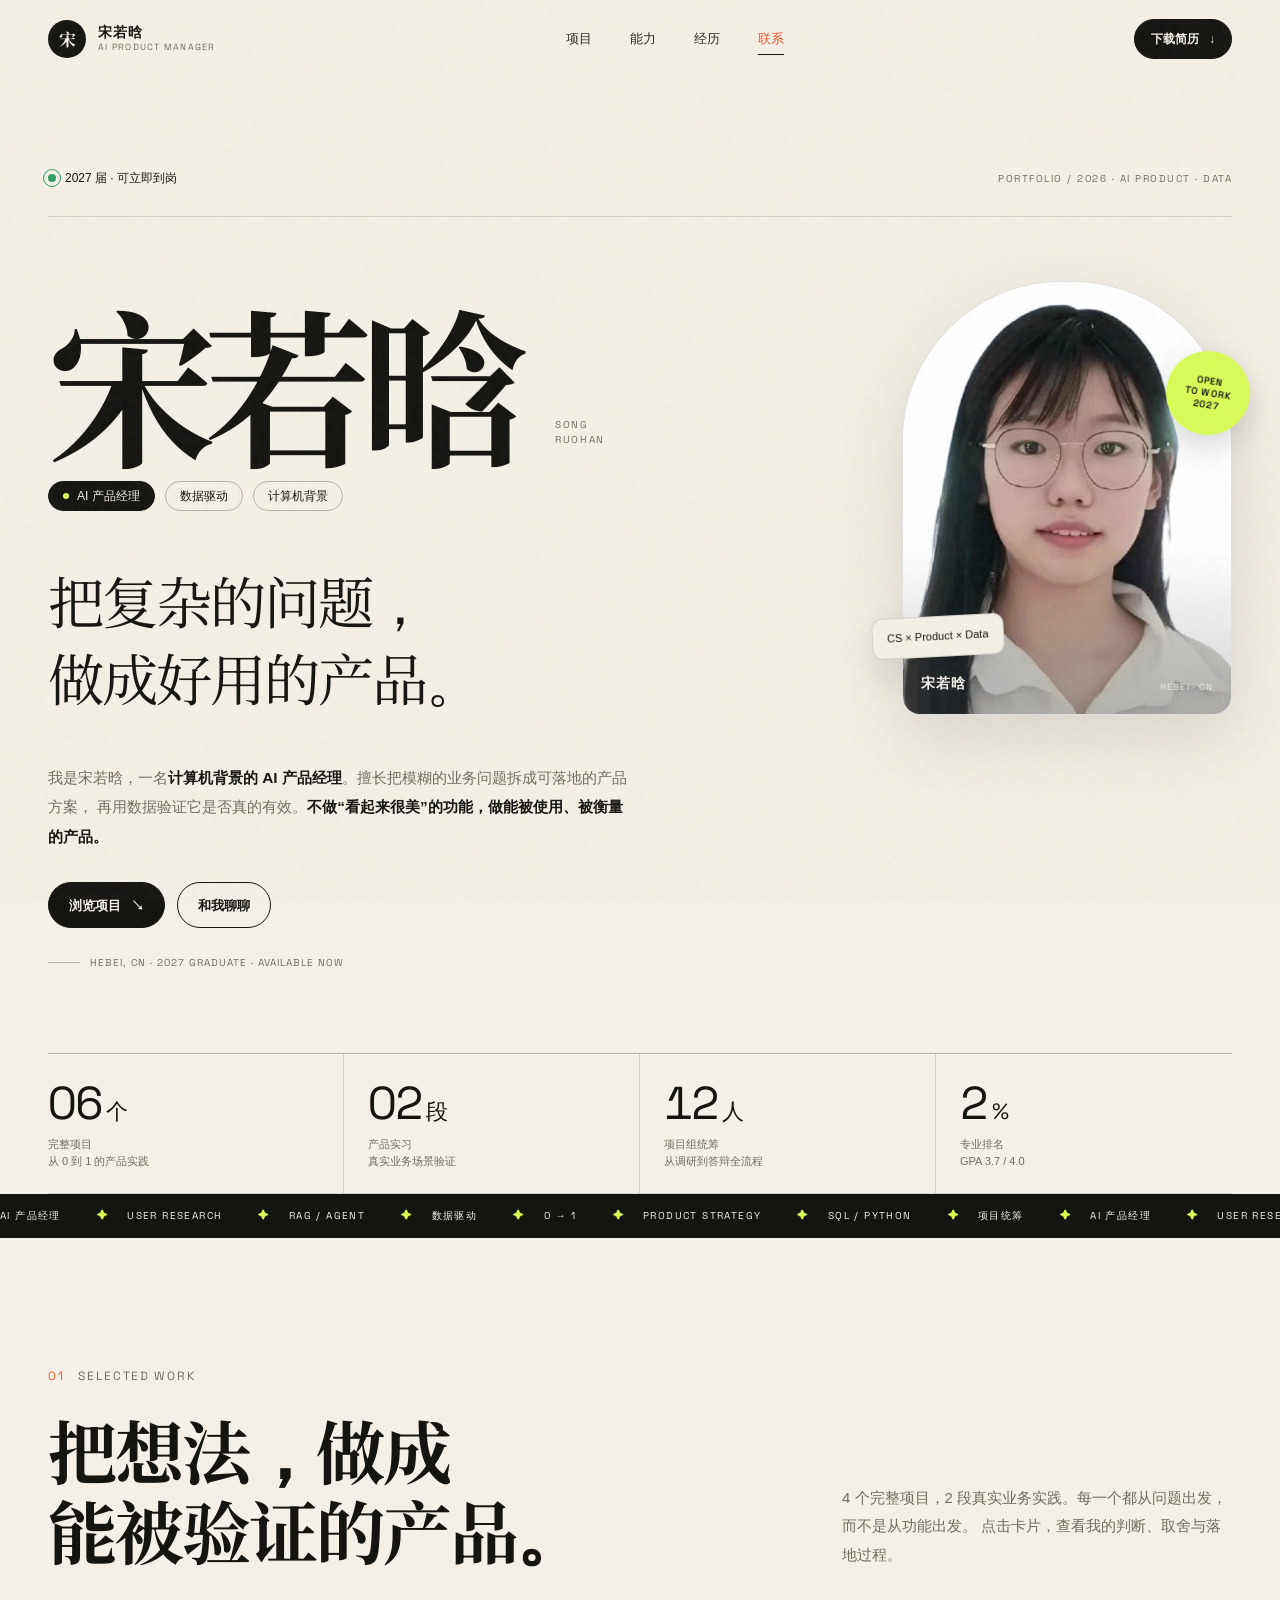
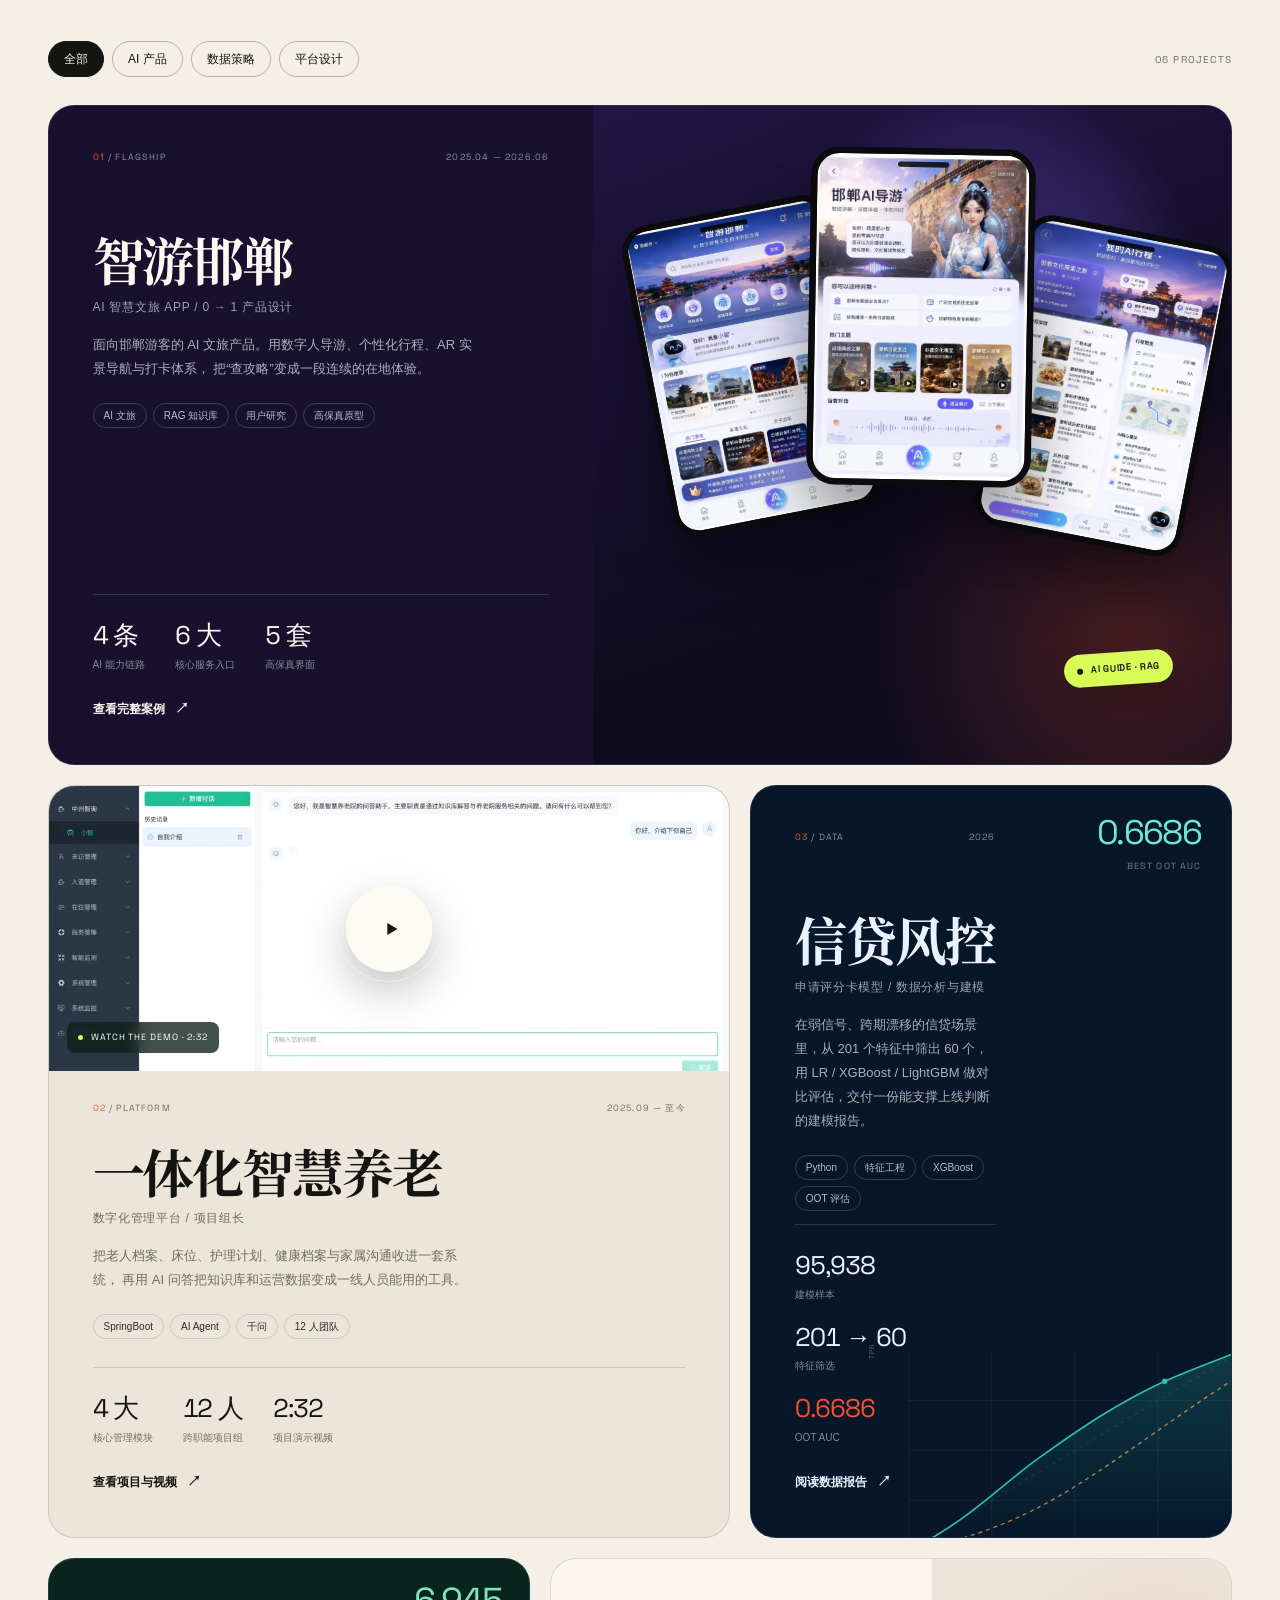
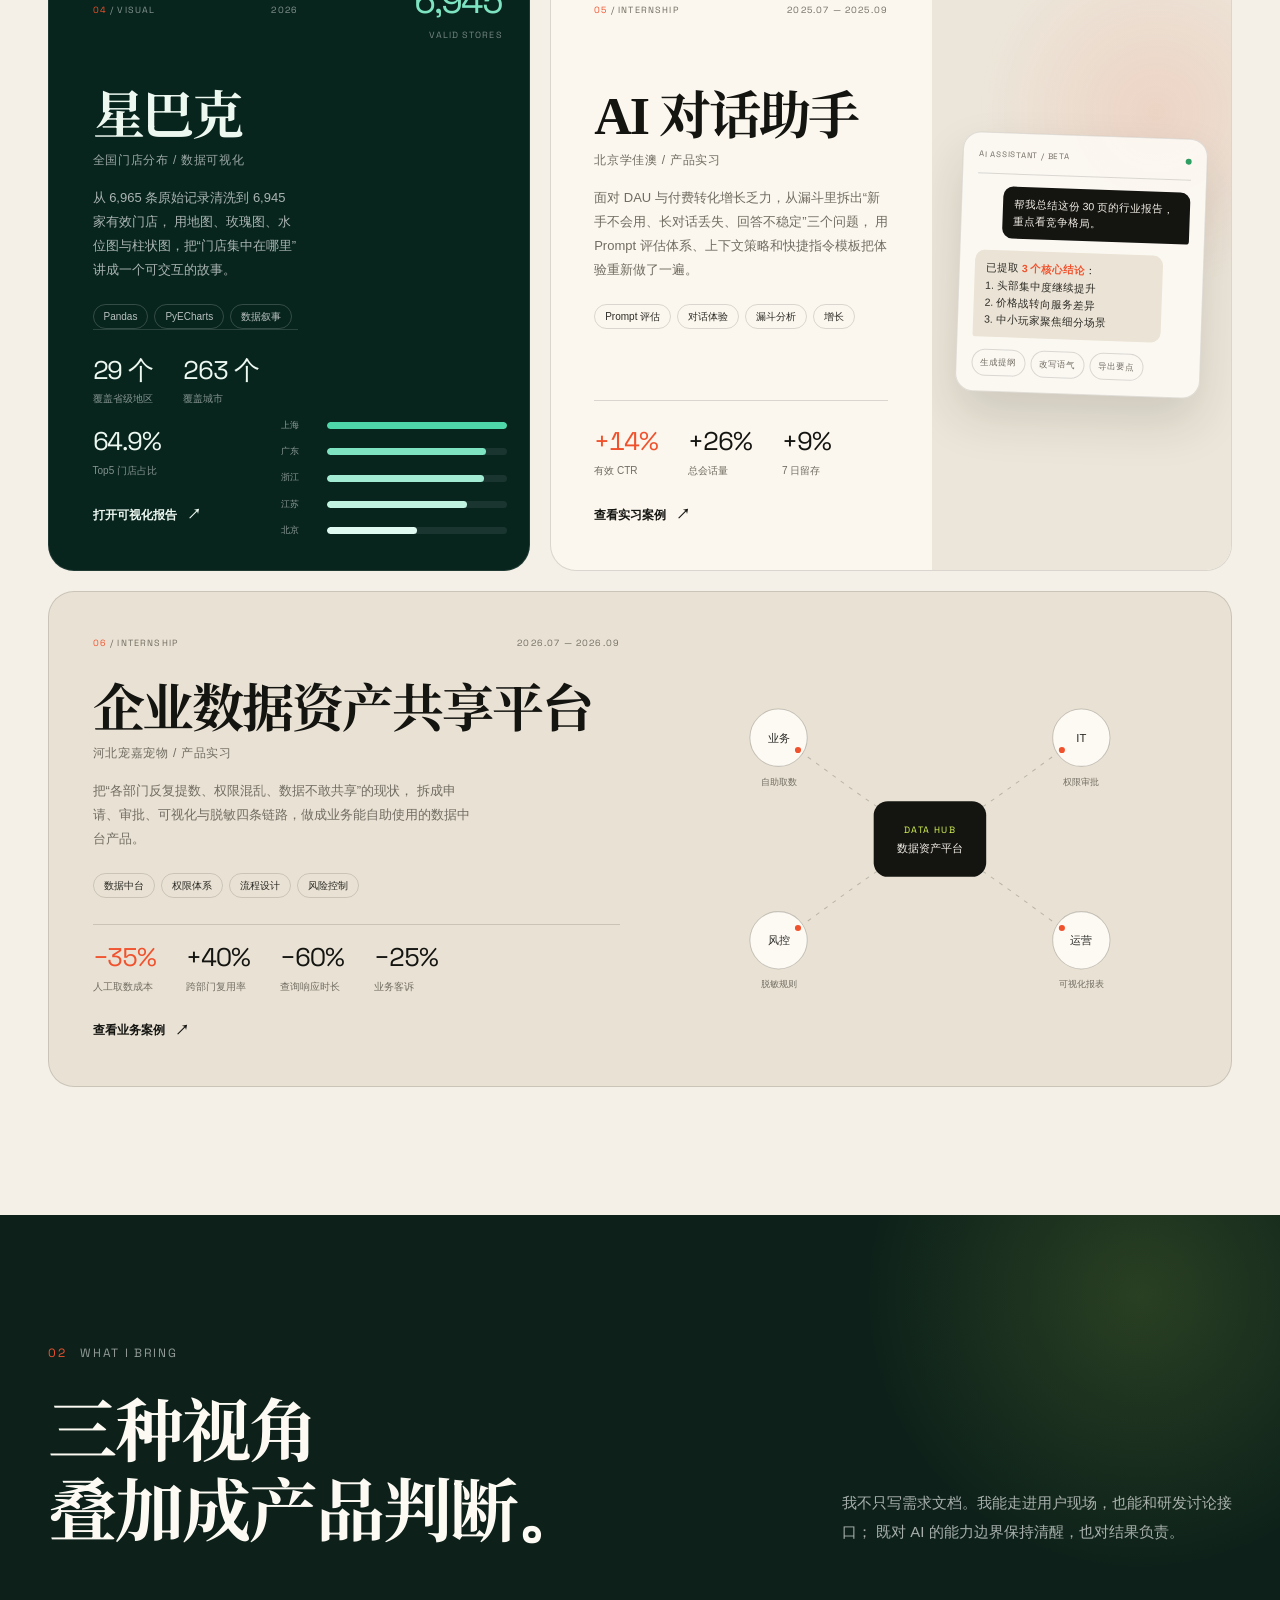
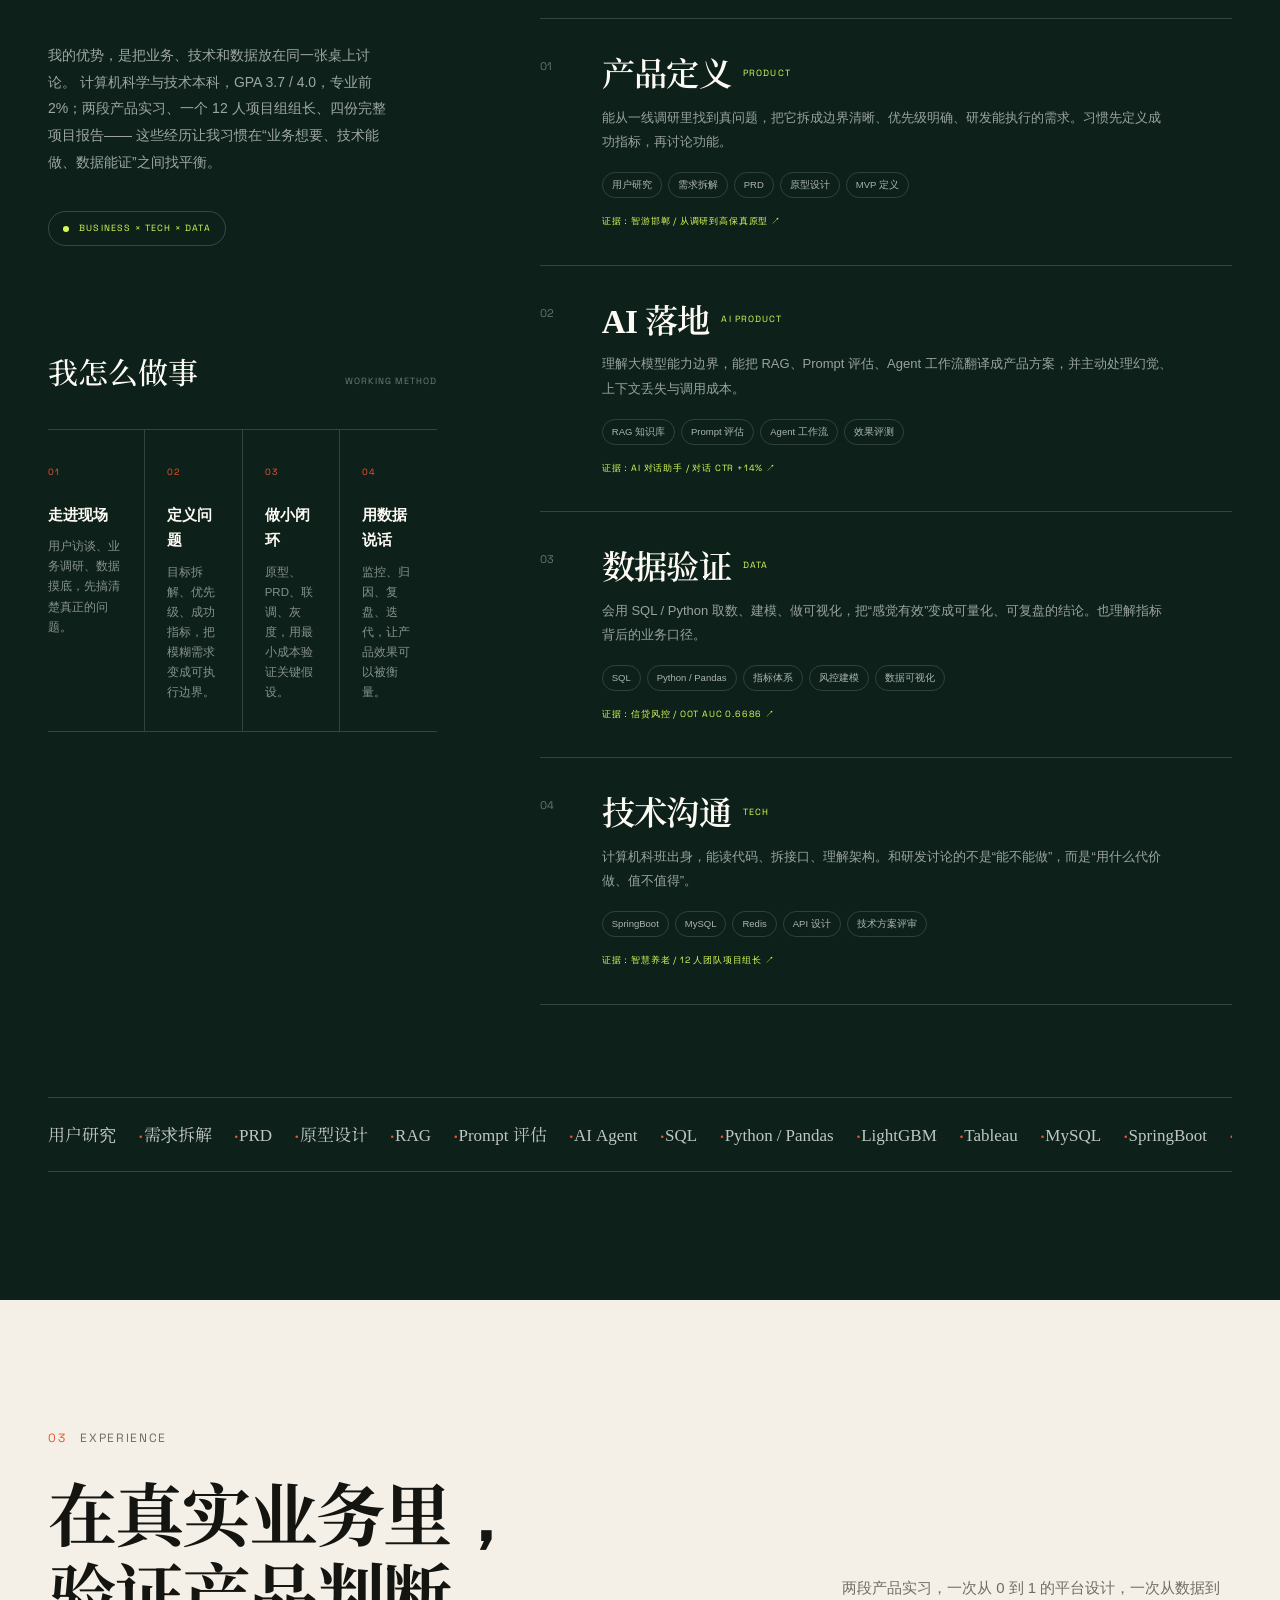
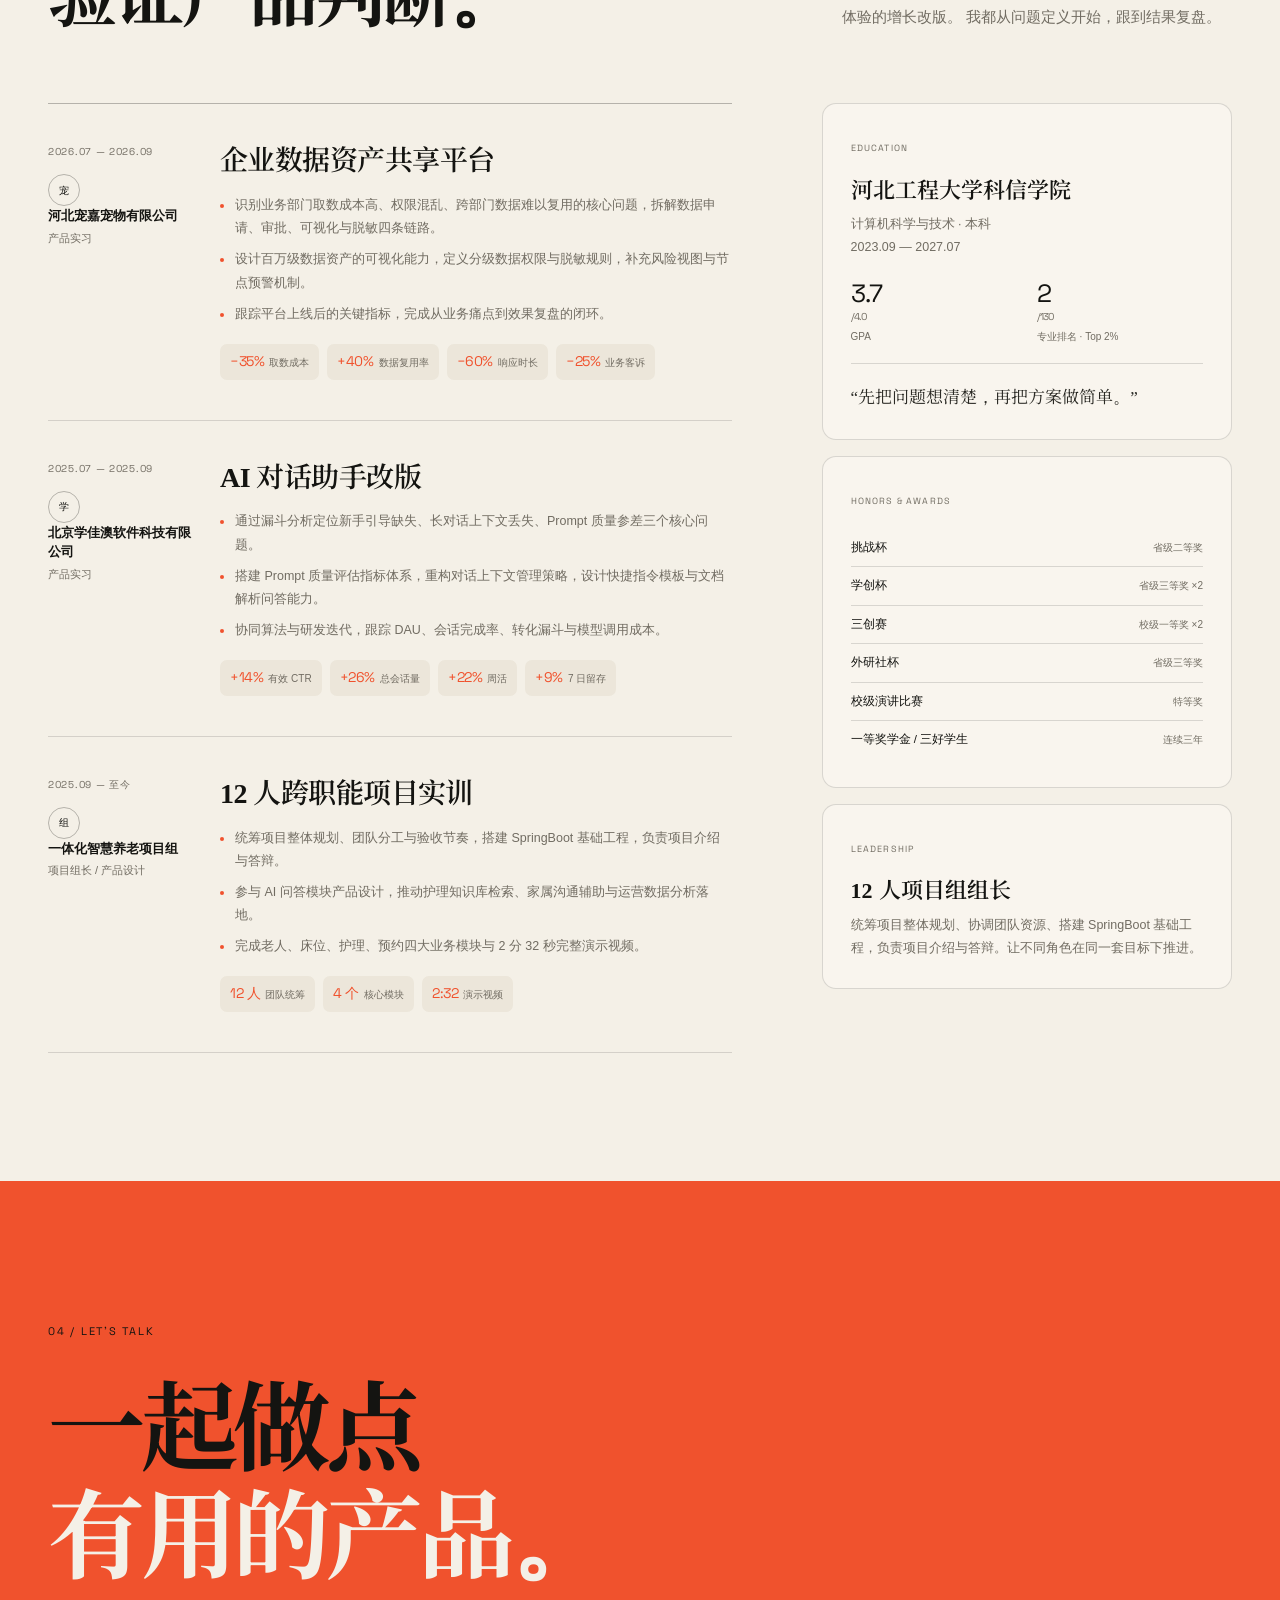
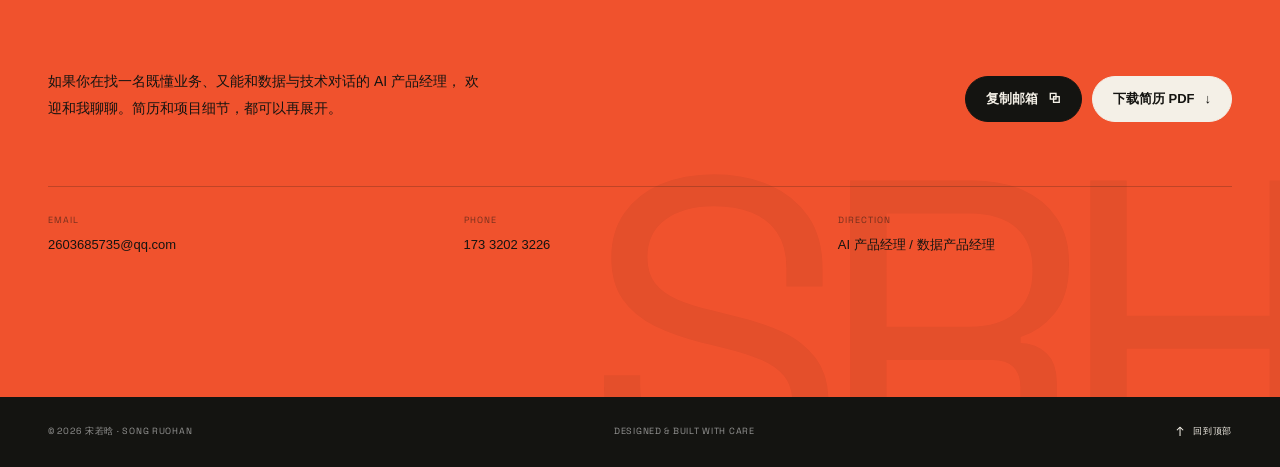
==== index.html @ 4b47ecee "feat: publish product portfolio" ====
<!DOCTYPE html>
<html lang="zh-CN">
<head>
<meta charset="UTF-8">
<meta name="viewport" content="width=device-width, initial-scale=1">
<title>宋若晗 · AI 产品经理 | 个人作品集</title>
<meta name="description" content="宋若晗，计算机背景的 AI 产品经理。4 个完整项目、2 段产品实习，擅长用户研究、AI 产品落地与数据验证。">
<meta name="theme-color" content="#f4f0e7">
<meta property="og:title" content="宋若晗 · AI 产品经理">
<meta property="og:description" content="把复杂的问题，做成好用的产品。">
<meta property="og:type" content="website">
<meta property="og:url" content="https://songruohan.github.io/songruohan-portfolio/">
<meta property="og:image" content="https://songruohan.github.io/songruohan-portfolio/assets/img/og-cover.jpg">
<meta property="og:site_name" content="宋若晗 · AI 产品经理">
<meta name="twitter:card" content="summary_large_image">
<meta name="author" content="宋若晗">
<link rel="canonical" href="https://songruohan.github.io/songruohan-portfolio/">
<link rel="icon" href="assets/favicon.svg" type="image/svg+xml">
<link rel="icon" href="assets/favicon.ico" sizes="any">
<link rel="preload" href="assets/fonts/noto-serif-sc-display.woff2" as="font" type="font/woff2" crossorigin>
<link rel="stylesheet" href="assets/style.css">
<noscript><style>[data-reveal]{opacity:1!important;transform:none!important}</style></noscript>

</head>
<body>
<a class="skip-link" href="#main">跳到主要内容</a>

<header class="site-header" id="siteHeader">
  <div class="nav-shell">
    <div class="container nav">
      <a class="brand" href="#top" aria-label="宋若晗作品集首页">
        <span class="brand__mark">宋</span>
        <span class="brand__text">
          <span class="brand__name">宋若晗</span>
          <span class="brand__sub">AI PRODUCT MANAGER</span>
        </span>
      </a>
      <nav class="nav__links" aria-label="主导航">
        <a class="nav__link" href="#work" data-nav="work">项目</a>
        <a class="nav__link" href="#capabilities" data-nav="capabilities">能力</a>
        <a class="nav__link" href="#experience" data-nav="experience">经历</a>
        <a class="nav__link" href="#contact" data-nav="contact">联系</a>
      </nav>
      <div class="nav__right">
        <a class="btn btn--sm" href="assets/resume-product.pdf" download>
          下载简历 <span aria-hidden="true">↓</span>
        </a>
        <button class="nav-toggle" type="button" aria-label="打开菜单" aria-expanded="false" aria-controls="mobileMenu">
          <span></span><span></span><span></span>
        </button>
      </div>
    </div>
  </div>
</header>

<div class="mobile-menu" id="mobileMenu">
  <a href="#work">项目</a>
  <a href="#capabilities">能力</a>
  <a href="#experience">经历</a>
  <a href="#contact">联系</a>
  <a class="btn" href="assets/resume-product.pdf" download>下载简历 PDF ↓</a>
</div>

<main id="main">
  <!-- HERO -->
  <section class="hero" id="top">
    <div class="container">
      <div class="hero__top">
        <span class="hero__status"><span class="status-dot"></span> 2027 届 · 可立即到岗</span>
        <span class="hero__top-meta">PORTFOLIO / 2026 · AI PRODUCT · DATA</span>
      </div>

      <div class="hero__main">
        <div class="hero__left">
          <div class="hero__name-row">
            <h1 class="hero__name">宋若晗</h1>
            <span class="hero__name-en">SONG<br>RUOHAN</span>
          </div>
          <div class="hero__role">
            <span class="role-chip role-chip--solid"><i></i> AI 产品经理</span>
            <span class="role-chip">数据驱动</span>
            <span class="role-chip">计算机背景</span>
          </div>
          <p class="hero__tagline">把复杂的问题，<br><em>做成好用的产品。</em></p>
        </div>

        <figure class="portrait">
          <div class="portrait__frame">
            <img class="portrait__img" src="assets/img/portrait.webp" width="422" height="591" alt="宋若晗的证件照" fetchpriority="high">
            <figcaption class="portrait__caption">
              <strong>宋若晗</strong>
              <span>HEBEI · CN</span>
            </figcaption>
          </div>
          <span class="portrait__sticker">OPEN<br>TO WORK<br>2027</span>
          <span class="portrait__note">CS × Product × Data</span>
        </figure>
      </div>

      <div class="hero__bottom">
        <div>
          <p class="hero__lead">
            我是宋若晗，一名<strong>计算机背景的 AI 产品经理</strong>。擅长把模糊的业务问题拆成可落地的产品方案，
            再用数据验证它是否真的有效。<strong>不做“看起来很美”的功能，做能被使用、被衡量的产品。</strong>
          </p>
          <div class="hero__cta">
            <a class="btn" href="#work">浏览项目 <span aria-hidden="true">↘</span></a>
            <a class="btn btn--ghost" href="#contact">和我聊聊</a>
          </div>
          <p class="hero__footnote">HEBEI, CN · 2027 GRADUATE · AVAILABLE NOW</p>
        </div>
        <div aria-hidden="true"></div>
      </div>

      <div class="hero__metrics">
        <div class="metric-box">
          <div class="metric-box__num">06<span>个</span></div>
          <div class="metric-box__label">完整项目<br>从 0 到 1 的产品实践</div>
        </div>
        <div class="metric-box">
          <div class="metric-box__num">02<span>段</span></div>
          <div class="metric-box__label">产品实习<br>真实业务场景验证</div>
        </div>
        <div class="metric-box">
          <div class="metric-box__num">12<span>人</span></div>
          <div class="metric-box__label">项目组统筹<br>从调研到答辩全流程</div>
        </div>
        <div class="metric-box">
          <div class="metric-box__num">2<span>%</span></div>
          <div class="metric-box__label">专业排名<br>GPA 3.7 / 4.0</div>
        </div>
      </div>
    </div>

    <div class="ticker" aria-hidden="true">
      <div class="ticker__track">
        <span class="ticker__item">AI 产品经理</span>
        <span class="ticker__item">USER RESEARCH</span>
        <span class="ticker__item">RAG / AGENT</span>
        <span class="ticker__item">数据驱动</span>
        <span class="ticker__item">0 → 1</span>
        <span class="ticker__item">PRODUCT STRATEGY</span>
        <span class="ticker__item">SQL / PYTHON</span>
        <span class="ticker__item">项目统筹</span>
        <span class="ticker__item">AI 产品经理</span>
        <span class="ticker__item">USER RESEARCH</span>
        <span class="ticker__item">RAG / AGENT</span>
        <span class="ticker__item">数据驱动</span>
        <span class="ticker__item">0 → 1</span>
        <span class="ticker__item">PRODUCT STRATEGY</span>
        <span class="ticker__item">SQL / PYTHON</span>
        <span class="ticker__item">项目统筹</span>
      </div>
    </div>
  </section>

  <!-- PROJECTS -->
  <section class="section projects" id="work">
    <div class="container">
      <div class="section-head" data-reveal>
        <div>
          <div class="section-head__num"><b>01</b> SELECTED WORK</div>
          <h2 class="section-title">把想法，做成<br>能被验证的产品。</h2>
        </div>
        <p class="section-desc">
          4 个完整项目，2 段真实业务实践。每一个都从问题出发，而不是从功能出发。
          点击卡片，查看我的判断、取舍与落地过程。
        </p>
      </div>

      <div class="filter-bar" data-reveal>
        <div class="filters" role="group" aria-label="项目筛选">
          <button class="filter-btn is-active" type="button" data-filter="all">全部</button>
          <button class="filter-btn" type="button" data-filter="ai">AI 产品</button>
          <button class="filter-btn" type="button" data-filter="data">数据策略</button>
          <button class="filter-btn" type="button" data-filter="platform">平台设计</button>
        </div>
        <span class="filter-count" id="filterCount">06 PROJECTS</span>
      </div>

      <div class="projects-grid">
        <!-- 01 智游邯郸 -->
        <article class="project project--feature" data-cat="ai platform" data-reveal>
          <a class="project__link" href="projects/handan.html" aria-label="查看智游邯郸完整案例"></a>
          <div class="project__copy">
            <div class="project__meta"><span><b>01</b> / FLAGSHIP</span><span>2025.04 — 2026.06</span></div>
            <h3 class="project__title">智游邯郸<small>AI 智慧文旅 APP / 0 → 1 产品设计</small></h3>
            <p class="project__desc">
              面向邯郸游客的 AI 文旅产品。用数字人导游、个性化行程、AR 实景导航与打卡体系，
              把“查攻略”变成一段连续的在地体验。
            </p>
            <div class="project__tags">
              <span class="tag">AI 文旅</span><span class="tag">RAG 知识库</span><span class="tag">用户研究</span><span class="tag">高保真原型</span>
            </div>
            <div class="project__outcome">
              <div><div class="outcome__num">4<span> 条</span></div><div class="outcome__label">AI 能力链路</div></div>
              <div><div class="outcome__num">6<span> 大</span></div><div class="outcome__label">核心服务入口</div></div>
              <div><div class="outcome__num">5<span> 套</span></div><div class="outcome__label">高保真界面</div></div>
            </div>
            <span class="project__cta">查看完整案例</span>
          </div>
          <div class="project__visual project__visual--handan" aria-hidden="true">
            <div class="handan-glow"></div>
            <div class="phone phone--a"><img src="assets/img/handan-01.webp" width="1023" height="1537" alt="" loading="lazy"></div>
            <div class="phone phone--b"><img src="assets/img/handan-04.webp" width="1023" height="1537" alt="" loading="lazy"></div>
            <div class="phone phone--c"><img src="assets/img/handan-05.webp" width="1023" height="1537" alt="" loading="lazy"></div>
            <span class="handan-sticker">AI GUIDE · RAG</span>
          </div>
        </article>

        <!-- 02 智慧养老 -->
        <article class="project project--elderly" data-cat="ai platform" data-reveal>
          <a class="project__link" href="projects/elderly.html" aria-label="查看一体化智慧养老平台完整案例"></a>
          <div class="project__copy">
            <div class="project__meta"><span><b>02</b> / PLATFORM</span><span>2025.09 — 至今</span></div>
            <h3 class="project__title">一体化智慧养老<small>数字化管理平台 / 项目组长</small></h3>
            <p class="project__desc">
              把老人档案、床位、护理计划、健康档案与家属沟通收进一套系统，
              再用 AI 问答把知识库和运营数据变成一线人员能用的工具。
            </p>
            <div class="project__tags">
              <span class="tag">SpringBoot</span><span class="tag">AI Agent</span><span class="tag">千问</span><span class="tag">12 人团队</span>
            </div>
            <div class="project__outcome">
              <div><div class="outcome__num">4<span> 大</span></div><div class="outcome__label">核心管理模块</div></div>
              <div><div class="outcome__num">12<span> 人</span></div><div class="outcome__label">跨职能项目组</div></div>
              <div><div class="outcome__num">2:32</div><div class="outcome__label">项目演示视频</div></div>
            </div>
            <span class="project__cta">查看项目与视频</span>
          </div>
          <div class="project__visual project__visual--elderly">
            <img class="elderly-poster" src="assets/img/elderly-poster.webp" width="1108" height="530" alt="一体化智慧养老平台 AI 问答界面" loading="lazy">
            <button class="play-btn" type="button" data-video-open data-video-title="一体化智慧养老平台 · 项目演示" aria-label="播放智慧养老项目演示视频">
              <svg viewBox="0 0 24 24" fill="currentColor" aria-hidden="true"><path d="M8 5.5v13l11-6.5-11-6.5Z"/></svg>
            </button>
            <span class="video-badge"><i></i> WATCH THE DEMO · 2:32</span>
          </div>
        </article>

        <!-- 03 信贷风控 -->
        <article class="project project--credit" data-cat="data" data-reveal>
          <a class="project__link" href="projects/credit.html" aria-label="查看信贷风控评分模型完整案例"></a>
          <div class="project__visual project__visual--credit" aria-hidden="true">
            <div class="credit-kpi"><strong>0.6686</strong><span>BEST OOT AUC</span></div>
            <svg class="roc-art" viewBox="0 0 620 400" fill="none">
              <defs>
                <linearGradient id="rocFill" x1="0" y1="0" x2="0" y2="1">
                  <stop stop-color="#2DD4BF" stop-opacity=".22"/>
                  <stop offset="1" stop-color="#2DD4BF" stop-opacity="0"/>
                </linearGradient>
              </defs>
              <g stroke="rgba(255,255,255,.09)" stroke-width="1">
                <path d="M70 40V340H570"/><path d="M70 115H570"/><path d="M70 190H570"/><path d="M70 265H570"/>
                <path d="M195 40V340"/><path d="M320 40V340"/><path d="M445 40V340"/>
              </g>
              <path d="M70 340L570 40" stroke="rgba(255,255,255,.2)" stroke-dasharray="5 7"/>
              <path d="M70 340C155 300 205 245 265 202C325 159 385 118 455 86C500 66 535 54 570 40V340H70Z" fill="url(#rocFill)"/>
              <path d="M70 340C155 300 205 245 265 202C325 159 385 118 455 86C500 66 535 54 570 40" stroke="#2DD4BF" stroke-width="2.5"/>
              <path d="M70 340C180 322 260 283 330 238C410 187 490 126 570 76" stroke="#F0A94D" stroke-width="2" stroke-dasharray="6 6" opacity=".8"/>
              <circle cx="455" cy="86" r="4" fill="#2DD4BF"/>
              <text x="70" y="370" fill="rgba(255,255,255,.42)" font-family="Space Grotesk, sans-serif" font-size="10" letter-spacing="1.5">FPR</text>
              <text x="18" y="52" fill="rgba(255,255,255,.42)" font-family="Space Grotesk, sans-serif" font-size="10" letter-spacing="1.5" transform="rotate(-90 18 52)">TPR</text>
            </svg>
          </div>
          <div class="project__copy">
            <div class="project__meta"><span><b>03</b> / DATA</span><span>2026</span></div>
            <h3 class="project__title">信贷风控<small>申请评分卡模型 / 数据分析与建模</small></h3>
            <p class="project__desc">
              在弱信号、跨期漂移的信贷场景里，从 201 个特征中筛出 60 个，
              用 LR / XGBoost / LightGBM 做对比评估，交付一份能支撑上线判断的建模报告。
            </p>
            <div class="project__tags">
              <span class="tag">Python</span><span class="tag">特征工程</span><span class="tag">XGBoost</span><span class="tag">OOT 评估</span>
            </div>
            <div class="project__outcome">
              <div><div class="outcome__num">95,938</div><div class="outcome__label">建模样本</div></div>
              <div><div class="outcome__num">201<span> → 60</span></div><div class="outcome__label">特征筛选</div></div>
              <div><div class="outcome__num outcome__num--orange">0.6686</div><div class="outcome__label">OOT AUC</div></div>
            </div>
            <span class="project__cta">阅读数据报告</span>
          </div>
        </article>

        <!-- 04 星巴克 -->
        <article class="project project--starbucks" data-cat="data" data-reveal>
          <a class="project__link" href="projects/starbucks.html" aria-label="查看星巴克门店数据分析完整案例"></a>
          <div class="project__visual project__visual--starbucks" aria-hidden="true">
            <div class="store-total"><strong>6,945</strong><span>VALID STORES</span></div>
            <div class="bar-art">
              <div class="bar-art__row"><span class="bar-art__name">上海</span><span class="bar-art__track"><span class="bar-art__fill" style="width:100%"></span></span></div>
              <div class="bar-art__row"><span class="bar-art__name">广东</span><span class="bar-art__track"><span class="bar-art__fill" style="width:88.4%"></span></span></div>
              <div class="bar-art__row"><span class="bar-art__name">浙江</span><span class="bar-art__track"><span class="bar-art__fill" style="width:87.5%"></span></span></div>
              <div class="bar-art__row"><span class="bar-art__name">江苏</span><span class="bar-art__track"><span class="bar-art__fill" style="width:77.8%"></span></span></div>
              <div class="bar-art__row"><span class="bar-art__name">北京</span><span class="bar-art__track"><span class="bar-art__fill" style="width:50.2%"></span></span></div>
            </div>
          </div>
          <div class="project__copy">
            <div class="project__meta"><span><b>04</b> / VISUAL</span><span>2026</span></div>
            <h3 class="project__title">星巴克<small>全国门店分布 / 数据可视化</small></h3>
            <p class="project__desc">
              从 6,965 条原始记录清洗到 6,945 家有效门店，
              用地图、玫瑰图、水位图与柱状图，把“门店集中在哪里”讲成一个可交互的故事。
            </p>
            <div class="project__tags">
              <span class="tag">Pandas</span><span class="tag">PyECharts</span><span class="tag">数据叙事</span>
            </div>
            <div class="project__outcome">
              <div><div class="outcome__num">29<span> 个</span></div><div class="outcome__label">覆盖省级地区</div></div>
              <div><div class="outcome__num">263<span> 个</span></div><div class="outcome__label">覆盖城市</div></div>
              <div><div class="outcome__num">64.9<span>%</span></div><div class="outcome__label">Top5 门店占比</div></div>
            </div>
            <span class="project__cta">打开可视化报告</span>
          </div>
        </article>

        <!-- 05 AI 对话助手 -->
        <article class="project project--ai" data-cat="ai" data-reveal>
          <a class="project__link" href="projects/ai-assistant.html" aria-label="查看 AI 对话助手改版完整案例"></a>
          <div class="project__copy">
            <div class="project__meta"><span><b>05</b> / INTERNSHIP</span><span>2025.07 — 2025.09</span></div>
            <h3 class="project__title">AI 对话助手<small>北京学佳澳 / 产品实习</small></h3>
            <p class="project__desc">
              面对 DAU 与付费转化增长乏力，从漏斗里拆出“新手不会用、长对话丢失、回答不稳定”三个问题，
              用 Prompt 评估体系、上下文策略和快捷指令模板把体验重新做了一遍。
            </p>
            <div class="project__tags">
              <span class="tag">Prompt 评估</span><span class="tag">对话体验</span><span class="tag">漏斗分析</span><span class="tag">增长</span>
            </div>
            <div class="project__outcome">
              <div><div class="outcome__num outcome__num--orange">+14<span>%</span></div><div class="outcome__label">有效 CTR</div></div>
              <div><div class="outcome__num">+26<span>%</span></div><div class="outcome__label">总会话量</div></div>
              <div><div class="outcome__num">+9<span>%</span></div><div class="outcome__label">7 日留存</div></div>
            </div>
            <span class="project__cta">查看实习案例</span>
          </div>
          <div class="project__visual project__visual--chat" aria-hidden="true">
            <div class="chat-card">
              <div class="chat-card__bar"><span>AI ASSISTANT / BETA</span><i></i></div>
              <div class="bubble bubble--user">帮我总结这份 30 页的行业报告，重点看竞争格局。</div>
              <div class="bubble bubble--ai">已提取 <b>3 个核心结论</b>：<br>1. 头部集中度继续提升<br>2. 价格战转向服务差异<br>3. 中小玩家聚焦细分场景</div>
              <div class="chat-card__quick"><span>生成提纲</span><span>改写语气</span><span>导出要点</span></div>
            </div>
          </div>
        </article>

        <!-- 06 数据资产 -->
        <article class="project project--dataasset" data-cat="platform data" data-reveal>
          <a class="project__link" href="projects/data-asset.html" aria-label="查看企业数据资产共享平台完整案例"></a>
          <div class="project__copy">
            <div class="project__meta"><span><b>06</b> / INTERNSHIP</span><span>2026.07 — 2026.09</span></div>
            <h3 class="project__title">企业数据资产共享平台<small>河北宠嘉宠物 / 产品实习</small></h3>
            <p class="project__desc">
              把“各部门反复提数、权限混乱、数据不敢共享”的现状，
              拆成申请、审批、可视化与脱敏四条链路，做成业务能自助使用的数据中台产品。
            </p>
            <div class="project__tags">
              <span class="tag">数据中台</span><span class="tag">权限体系</span><span class="tag">流程设计</span><span class="tag">风险控制</span>
            </div>
            <div class="project__outcome">
              <div><div class="outcome__num outcome__num--orange">−35<span>%</span></div><div class="outcome__label">人工取数成本</div></div>
              <div><div class="outcome__num">+40<span>%</span></div><div class="outcome__label">跨部门复用率</div></div>
              <div><div class="outcome__num">−60<span>%</span></div><div class="outcome__label">查询响应时长</div></div>
              <div><div class="outcome__num">−25<span>%</span></div><div class="outcome__label">业务客诉</div></div>
            </div>
            <span class="project__cta">查看业务案例</span>
          </div>
          <div class="project__visual project__visual--nodes" aria-hidden="true">
            <svg class="node-art" viewBox="0 0 520 330" fill="none">
              <g stroke="rgba(20,20,17,.22)" stroke-width="1" stroke-dasharray="4 6">
                <path d="M260 165C210 138 172 107 131 78"/><path d="M260 165C310 138 348 107 389 78"/>
                <path d="M260 165C210 192 172 223 131 252"/><path d="M260 165C310 192 348 223 389 252"/>
              </g>
              <g>
                <rect x="205" y="128" width="110" height="74" rx="14" fill="#141411"/>
                <text x="260" y="159" fill="#D9FB57" font-family="Space Grotesk, sans-serif" font-size="9" letter-spacing="1.4" text-anchor="middle">DATA HUB</text>
                <text x="260" y="178" fill="#F4F0E7" font-family="Noto Sans SC, sans-serif" font-size="11" text-anchor="middle">数据资产平台</text>
              </g>
              <g font-family="Noto Sans SC, sans-serif" font-size="11" fill="#2B2A25" text-anchor="middle">
                <g><circle cx="112" cy="66" r="28" fill="#FDFAF4" stroke="rgba(20,20,17,.2)"/><text x="112" y="70">业务</text><text x="112" y="112" fill="#716C62" font-size="9">自助取数</text></g>
                <g><circle cx="408" cy="66" r="28" fill="#FDFAF4" stroke="rgba(20,20,17,.2)"/><text x="408" y="70">IT</text><text x="408" y="112" fill="#716C62" font-size="9">权限审批</text></g>
                <g><circle cx="112" cy="264" r="28" fill="#FDFAF4" stroke="rgba(20,20,17,.2)"/><text x="112" y="268">风控</text><text x="112" y="310" fill="#716C62" font-size="9">脱敏规则</text></g>
                <g><circle cx="408" cy="264" r="28" fill="#FDFAF4" stroke="rgba(20,20,17,.2)"/><text x="408" y="268">运营</text><text x="408" y="310" fill="#716C62" font-size="9">可视化报表</text></g>
              </g>
              <circle cx="131" cy="78" r="3" fill="#F0522D"/><circle cx="389" cy="78" r="3" fill="#F0522D"/>
              <circle cx="131" cy="252" r="3" fill="#F0522D"/><circle cx="389" cy="252" r="3" fill="#F0522D"/>
            </svg>
          </div>
        </article>
      </div>
    </div>
  </section>

  <!-- CAPABILITIES -->
  <section class="section capabilities" id="capabilities">
    <div class="container">
      <div class="section-head" data-reveal>
        <div>
          <div class="section-head__num"><b>02</b> WHAT I BRING</div>
          <h2 class="section-title">三种视角<br>叠加成产品判断。</h2>
        </div>
        <p class="section-desc">
          我不只写需求文档。我能走进用户现场，也能和研发讨论接口；
          既对 AI 的能力边界保持清醒，也对结果负责。
        </p>
      </div>

      <div class="capabilities__layout">
        <aside class="capabilities__intro" data-reveal>
          <p>
            我的优势，是把业务、技术和数据放在同一张桌上讨论。
            计算机科学与技术本科，GPA 3.7 / 4.0，专业前 2%；两段产品实习、一个 12 人项目组组长、四份完整项目报告——
            这些经历让我习惯在“业务想要、技术能做、数据能证”之间找平衡。
          </p>
          <span class="capabilities__stamp">BUSINESS × TECH × DATA</span>
          <div class="method">
            <div class="method__head">
              <h3>我怎么做事</h3>
              <span>WORKING METHOD</span>
            </div>
            <div class="method__grid">
              <div class="method__step"><small>01</small><h4>走进现场</h4><p>用户访谈、业务调研、数据摸底，先搞清楚真正的问题。</p></div>
              <div class="method__step"><small>02</small><h4>定义问题</h4><p>目标拆解、优先级、成功指标，把模糊需求变成可执行边界。</p></div>
              <div class="method__step"><small>03</small><h4>做小闭环</h4><p>原型、PRD、联调、灰度，用最小成本验证关键假设。</p></div>
              <div class="method__step"><small>04</small><h4>用数据说话</h4><p>监控、归因、复盘、迭代，让产品效果可以被衡量。</p></div>
            </div>
          </div>
        </aside>

        <div class="cap-list">
          <article class="cap-item" data-reveal>
            <span class="cap-item__num">01</span>
            <div class="cap-item__body">
              <h3>产品定义 <span>PRODUCT</span></h3>
              <p>能从一线调研里找到真问题，把它拆成边界清晰、优先级明确、研发能执行的需求。习惯先定义成功指标，再讨论功能。</p>
              <div class="cap-item__tags"><span>用户研究</span><span>需求拆解</span><span>PRD</span><span>原型设计</span><span>MVP 定义</span></div>
              <a class="cap-item__evidence" href="projects/handan.html">证据：智游邯郸 / 从调研到高保真原型 ↗</a>
            </div>
          </article>
          <article class="cap-item" data-reveal>
            <span class="cap-item__num">02</span>
            <div class="cap-item__body">
              <h3>AI 落地 <span>AI PRODUCT</span></h3>
              <p>理解大模型能力边界，能把 RAG、Prompt 评估、Agent 工作流翻译成产品方案，并主动处理幻觉、上下文丢失与调用成本。</p>
              <div class="cap-item__tags"><span>RAG 知识库</span><span>Prompt 评估</span><span>Agent 工作流</span><span>效果评测</span></div>
              <a class="cap-item__evidence" href="projects/ai-assistant.html">证据：AI 对话助手 / 对话 CTR +14% ↗</a>
            </div>
          </article>
          <article class="cap-item" data-reveal>
            <span class="cap-item__num">03</span>
            <div class="cap-item__body">
              <h3>数据验证 <span>DATA</span></h3>
              <p>会用 SQL / Python 取数、建模、做可视化，把“感觉有效”变成可量化、可复盘的结论。也理解指标背后的业务口径。</p>
              <div class="cap-item__tags"><span>SQL</span><span>Python / Pandas</span><span>指标体系</span><span>风控建模</span><span>数据可视化</span></div>
              <a class="cap-item__evidence" href="projects/credit.html">证据：信贷风控 / OOT AUC 0.6686 ↗</a>
            </div>
          </article>
          <article class="cap-item" data-reveal>
            <span class="cap-item__num">04</span>
            <div class="cap-item__body">
              <h3>技术沟通 <span>TECH</span></h3>
              <p>计算机科班出身，能读代码、拆接口、理解架构。和研发讨论的不是“能不能做”，而是“用什么代价做、值不值得”。</p>
              <div class="cap-item__tags"><span>SpringBoot</span><span>MySQL</span><span>Redis</span><span>API 设计</span><span>技术方案评审</span></div>
              <a class="cap-item__evidence" href="projects/elderly.html">证据：智慧养老 / 12 人团队项目组长 ↗</a>
            </div>
          </article>
        </div>
      </div>

      <div class="skills-marquee" aria-label="技能关键词">
        <div class="skills-marquee__track">
          <span>用户研究</span><span>需求拆解</span><span>PRD</span><span>原型设计</span><span>RAG</span><span>Prompt 评估</span><span>AI Agent</span><span>SQL</span><span>Python / Pandas</span><span>LightGBM</span><span>Tableau</span><span>MySQL</span><span>SpringBoot</span><span>数据可视化</span><span>项目统筹</span><span>用户研究</span><span>需求拆解</span><span>PRD</span><span>原型设计</span><span>RAG</span><span>Prompt 评估</span><span>AI Agent</span><span>SQL</span><span>Python / Pandas</span><span>LightGBM</span><span>Tableau</span><span>MySQL</span><span>SpringBoot</span><span>数据可视化</span><span>项目统筹</span>
        </div>
      </div>
    </div>
  </section>

  <!-- EXPERIENCE -->
  <section class="section experience" id="experience">
    <div class="container">
      <div class="section-head" data-reveal>
        <div>
          <div class="section-head__num"><b>03</b> EXPERIENCE</div>
          <h2 class="section-title">在真实业务里，<br>验证产品判断。</h2>
        </div>
        <p class="section-desc">
          两段产品实习，一次从 0 到 1 的平台设计，一次从数据到体验的增长改版。
          我都从问题定义开始，跟到结果复盘。
        </p>
      </div>

      <div class="experience__grid">
        <div class="timeline">
          <article class="exp" data-reveal>
            <div class="exp__side">
              <div class="exp__period">2026.07 — 2026.09</div>
              <span class="exp__logo">宠</span>
              <div class="exp__company">河北宠嘉宠物有限公司</div>
              <div class="exp__role">产品实习</div>
            </div>
            <div>
              <h3 class="exp__title">企业数据资产共享平台</h3>
              <ul class="exp__list">
                <li>识别业务部门取数成本高、权限混乱、跨部门数据难以复用的核心问题，拆解数据申请、审批、可视化与脱敏四条链路。</li>
                <li>设计百万级数据资产的可视化能力，定义分级数据权限与脱敏规则，补充风险视图与节点预警机制。</li>
                <li>跟踪平台上线后的关键指标，完成从业务痛点到效果复盘的闭环。</li>
              </ul>
              <div class="exp__metrics">
                <span class="metric-pill"><b>−35%</b> 取数成本</span>
                <span class="metric-pill"><b>+40%</b> 数据复用率</span>
                <span class="metric-pill"><b>−60%</b> 响应时长</span>
                <span class="metric-pill"><b>−25%</b> 业务客诉</span>
              </div>
            </div>
          </article>

          <article class="exp" data-reveal>
            <div class="exp__side">
              <div class="exp__period">2025.07 — 2025.09</div>
              <span class="exp__logo">学</span>
              <div class="exp__company">北京学佳澳软件科技有限公司</div>
              <div class="exp__role">产品实习</div>
            </div>
            <div>
              <h3 class="exp__title">AI 对话助手改版</h3>
              <ul class="exp__list">
                <li>通过漏斗分析定位新手引导缺失、长对话上下文丢失、Prompt 质量参差三个核心问题。</li>
                <li>搭建 Prompt 质量评估指标体系，重构对话上下文管理策略，设计快捷指令模板与文档解析问答能力。</li>
                <li>协同算法与研发迭代，跟踪 DAU、会话完成率、转化漏斗与模型调用成本。</li>
              </ul>
              <div class="exp__metrics">
                <span class="metric-pill"><b>+14%</b> 有效 CTR</span>
                <span class="metric-pill"><b>+26%</b> 总会话量</span>
                <span class="metric-pill"><b>+22%</b> 周活</span>
                <span class="metric-pill"><b>+9%</b> 7 日留存</span>
              </div>
            </div>
          </article>

          <article class="exp" data-reveal>
            <div class="exp__side">
              <div class="exp__period">2025.09 — 至今</div>
              <span class="exp__logo">组</span>
              <div class="exp__company">一体化智慧养老项目组</div>
              <div class="exp__role">项目组长 / 产品设计</div>
            </div>
            <div>
              <h3 class="exp__title">12 人跨职能项目实训</h3>
              <ul class="exp__list">
                <li>统筹项目整体规划、团队分工与验收节奏，搭建 SpringBoot 基础工程，负责项目介绍与答辩。</li>
                <li>参与 AI 问答模块产品设计，推动护理知识库检索、家属沟通辅助与运营数据分析落地。</li>
                <li>完成老人、床位、护理、预约四大业务模块与 2 分 32 秒完整演示视频。</li>
              </ul>
              <div class="exp__metrics">
                <span class="metric-pill"><b>12 人</b> 团队统筹</span>
                <span class="metric-pill"><b>4 个</b> 核心模块</span>
                <span class="metric-pill"><b>2:32</b> 演示视频</span>
              </div>
            </div>
          </article>
        </div>

        <aside class="experience__aside">
          <div class="aside-card" data-reveal>
            <span class="aside-card__label">EDUCATION</span>
            <h3>河北工程大学科信学院</h3>
            <p>计算机科学与技术 · 本科<br>2023.09 — 2027.07</p>
            <div class="aside-stats">
              <div class="aside-stat"><strong>3.7<span>/4.0</span></strong><span>GPA</span></div>
              <div class="aside-stat"><strong>2<span>/130</span></strong><span>专业排名 · Top 2%</span></div>
            </div>
            <div class="aside-quote">“先把问题想清楚，再把方案做简单。”</div>
          </div>

          <div class="aside-card" data-reveal data-reveal-delay="1">
            <span class="aside-card__label">HONORS &amp; AWARDS</span>
            <ul class="award-list">
              <li>挑战杯 <span>省级二等奖</span></li>
              <li>学创杯 <span>省级三等奖 ×2</span></li>
              <li>三创赛 <span>校级一等奖 ×2</span></li>
              <li>外研社杯 <span>省级三等奖</span></li>
              <li>校级演讲比赛 <span>特等奖</span></li>
              <li>一等奖学金 / 三好学生 <span>连续三年</span></li>
            </ul>
          </div>

          <div class="aside-card" data-reveal data-reveal-delay="2">
            <span class="aside-card__label">LEADERSHIP</span>
            <h3>12 人项目组组长</h3>
            <p>统筹项目整体规划、协调团队资源、搭建 SpringBoot 基础工程，负责项目介绍与答辩。让不同角色在同一套目标下推进。</p>
          </div>
        </aside>
      </div>
    </div>
  </section>

  <!-- CONTACT -->
  <section class="contact" id="contact">
    <div class="container contact__inner">
      <div class="contact__eyebrow" data-reveal>04 / LET'S TALK</div>
      <h2 class="contact__title" data-reveal>一起做点<span>有用的产品。</span></h2>
      <div class="contact__bottom">
        <p class="contact__lead" data-reveal>
          如果你在找一名既懂业务、又能和数据与技术对话的 AI 产品经理，
          欢迎和我聊聊。简历和项目细节，都可以再展开。
        </p>
        <div class="contact__actions" data-reveal>
          <button class="btn" type="button" data-copy="2603685735@qq.com">复制邮箱 <span aria-hidden="true">⧉</span></button>
          <a class="btn btn--light" href="assets/resume-product.pdf" download>下载简历 PDF <span aria-hidden="true">↓</span></a>
        </div>
      </div>
      <div class="contact__meta" data-reveal>
        <div><span>EMAIL</span><a href="mailto:2603685735@qq.com">2603685735@qq.com</a></div>
        <div><span>PHONE</span><a href="tel:17332023226">173 3202 3226</a></div>
        <div><span>DIRECTION</span><p>AI 产品经理 / 数据产品经理</p></div>
      </div>
    </div>
  </section>
</main>

<footer class="footer">
  <div class="container footer__inner">
    <span>© 2026 宋若晗 · SONG RUOHAN</span>
    <span>DESIGNED &amp; BUILT WITH CARE</span>
    <a class="to-top" href="#top">回到顶部</a>
  </div>
</footer>

<!-- Video modal -->
<div class="modal" id="videoModal" role="dialog" aria-modal="true" aria-labelledby="videoModalTitle" aria-hidden="true">
  <button class="modal__backdrop" type="button" data-modal-close aria-label="关闭视频"></button>
  <div class="modal__dialog">
    <div class="modal__bar">
      <span class="modal__title" id="videoModalTitle">项目演示视频</span>
      <button class="modal__close" type="button" data-modal-close aria-label="关闭">×</button>
    </div>
    <video id="projectVideo" controls playsinline preload="metadata" poster="assets/img/elderly-poster.webp">
      <source src="assets/video/elderly-demo.mp4" type="video/mp4">
      你的浏览器不支持 HTML5 视频播放。
    </video>
  </div>
</div>

<!-- Image lightbox -->
<div class="modal" id="imageModal" role="dialog" aria-modal="true" aria-label="项目界面大图" aria-hidden="true">
  <button class="modal__backdrop" type="button" data-modal-close aria-label="关闭图片"></button>
  <div class="modal__dialog">
    <div class="modal__bar">
      <span class="modal__title" id="imageModalTitle">PROJECT SCREEN</span>
      <button class="modal__close" type="button" data-modal-close aria-label="关闭">×</button>
    </div>
    <img class="lightbox-img" id="lightboxImage" src="" alt="">
  </div>
</div>

<div class="toast" id="toast" role="status" aria-live="polite"></div>
<script src="assets/app.js"></script>
</body>
</html>
---- assets/style.css ----
/* ==========================================================================
   宋若晗 · AI 产品经理作品集
   Design system: warm paper / editorial serif / signal orange / deep green
   ========================================================================== */

@font-face {
  font-family: "Noto Serif SC Display";
  src: url("./fonts/noto-serif-sc-display.woff2") format("woff2");
  font-style: normal;
  font-weight: 400 900;
  font-display: swap;
}
@font-face {
  font-family: "Space Grotesk";
  src: url("./fonts/space-grotesk-400.woff2") format("woff2");
  font-style: normal;
  font-weight: 400;
  font-display: swap;
}

:root {
  --paper: #f4f0e7;
  --paper-2: #ece6da;
  --paper-3: #e4ddcf;
  --white: #fdfaf4;
  --ink: #141411;
  --ink-soft: #2b2a25;
  --muted: #716c62;
  --line: rgba(20, 20, 17, 0.14);
  --line-strong: rgba(20, 20, 17, 0.28);
  --orange: #f0522d;
  --orange-deep: #c93a18;
  --lime: #d9fb57;
  --blue: #2b3cff;
  --forest: #0d211a;
  --forest-2: #153329;
  --navy: #071629;
  --lavender: #17112e;
  --radius: 26px;
  --radius-sm: 14px;
  --shadow: 0 24px 70px rgba(24, 20, 13, 0.12);
  --font-serif: "Noto Serif SC Display", "Songti SC", "STSong", "SimSun", serif;
  --font-sans: "Noto Sans SC", "PingFang SC", "Microsoft YaHei", "Hiragino Sans GB", sans-serif;
  --font-mono: "Space Grotesk", "SF Pro Display", "Helvetica Neue", Arial, sans-serif;
  --max: 1320px;
  --gutter: clamp(20px, 4vw, 48px);
  --ease: cubic-bezier(0.2, 0.8, 0.2, 1);
}

*,
*::before,
*::after {
  box-sizing: border-box;
}

html {
  scroll-behavior: smooth;
  background: var(--paper);
}

body {
  margin: 0;
  background: var(--paper);
  color: var(--ink);
  font-family: var(--font-sans);
  font-size: 16px;
  line-height: 1.7;
  -webkit-font-smoothing: antialiased;
  text-rendering: optimizeLegibility;
  overflow-x: clip;
}

body::before {
  content: "";
  position: fixed;
  inset: 0;
  z-index: 9999;
  pointer-events: none;
  opacity: 0.045;
  background-image: url("data:image/svg+xml,%3Csvg viewBox='0 0 160 160' xmlns='http://www.w3.org/2000/svg'%3E%3Cfilter id='n'%3E%3CfeTurbulence type='fractalNoise' baseFrequency='.82' numOctaves='3' stitchTiles='stitch'/%3E%3C/filter%3E%3Crect width='100%25' height='100%25' filter='url(%23n)'/%3E%3C/svg%3E");
}

::selection {
  background: var(--orange);
  color: var(--white);
}

img,
svg,
video {
  max-width: 100%;
  display: block;
}

a {
  color: inherit;
  text-decoration: none;
}

button,
input,
textarea {
  font: inherit;
  color: inherit;
}

button {
  cursor: pointer;
}

h1,
h2,
h3,
h4,
p,
figure {
  margin: 0;
}

ul,
ol {
  margin: 0;
  padding: 0;
  list-style: none;
}

:focus-visible {
  outline: 2px solid var(--orange);
  outline-offset: 4px;
}

.skip-link {
  position: fixed;
  top: 10px;
  left: 10px;
  z-index: 10000;
  padding: 10px 16px;
  border-radius: 999px;
  background: var(--ink);
  color: var(--paper);
  transform: translateY(-180%);
  transition: transform 0.2s;
}
.skip-link:focus {
  transform: translateY(0);
}

.container {
  width: min(100% - var(--gutter) * 2, var(--max));
  margin-inline: auto;
}

.section {
  padding-block: clamp(80px, 10vw, 140px);
}

.eyebrow {
  display: inline-flex;
  align-items: center;
  gap: 10px;
  font-family: var(--font-mono);
  font-size: 11px;
  font-weight: 500;
  line-height: 1;
  letter-spacing: 0.16em;
  text-transform: uppercase;
}

.eyebrow::before {
  content: "";
  width: 7px;
  height: 7px;
  border-radius: 50%;
  background: var(--orange);
}

.display {
  font-family: var(--font-serif);
  font-weight: 700;
  line-height: 1.08;
  letter-spacing: -0.025em;
}

.section-head {
  display: grid;
  grid-template-columns: minmax(0, 1.25fr) minmax(260px, 0.75fr);
  gap: clamp(24px, 5vw, 80px);
  align-items: end;
  margin-bottom: clamp(42px, 6vw, 72px);
}

.section-head__num {
  display: flex;
  align-items: baseline;
  gap: 14px;
  margin-bottom: 24px;
  font-family: var(--font-mono);
  font-size: 12px;
  letter-spacing: 0.14em;
  color: var(--muted);
}

.section-head__num b {
  color: var(--orange);
  font-weight: 500;
}

.section-title {
  font-family: var(--font-serif);
  font-size: clamp(38px, 5.4vw, 72px);
  font-weight: 700;
  line-height: 1.15;
  letter-spacing: -0.03em;
}

.section-desc {
  max-width: 390px;
  justify-self: end;
  color: var(--muted);
  font-size: 15px;
  line-height: 1.9;
}

.accent {
  color: var(--orange);
}

.arrow {
  display: inline-block;
  width: 1em;
  height: 1em;
  flex: none;
}

/* ==========================================================================
   Header
   ========================================================================== */

.site-header {
  position: fixed;
  top: 0;
  left: 0;
  width: 100%;
  z-index: 100;
  transition: transform 0.35s var(--ease);
}

.site-header.is-hidden {
  transform: translateY(-110%);
}

.nav-shell {
  border-bottom: 1px solid transparent;
  transition: background 0.3s, border-color 0.3s, backdrop-filter 0.3s;
}

.site-header.is-scrolled .nav-shell {
  background: rgba(244, 240, 231, 0.82);
  border-color: var(--line);
  -webkit-backdrop-filter: blur(18px) saturate(140%);
  backdrop-filter: blur(18px) saturate(140%);
}

.nav {
  display: flex;
  align-items: center;
  justify-content: space-between;
  height: 78px;
  gap: 28px;
}

.brand {
  display: inline-flex;
  align-items: center;
  gap: 12px;
  flex: none;
}

.brand__mark {
  display: grid;
  place-items: center;
  width: 38px;
  height: 38px;
  border-radius: 50%;
  background: var(--ink);
  color: var(--paper);
  font-family: var(--font-serif);
  font-size: 17px;
  font-weight: 700;
  transition: background 0.25s, transform 0.35s var(--ease);
}

.brand:hover .brand__mark {
  background: var(--orange);
  transform: rotate(-8deg);
}

.brand__text {
  display: flex;
  flex-direction: column;
  line-height: 1.1;
}

.brand__name {
  font-size: 14px;
  font-weight: 700;
  letter-spacing: 0.08em;
}

.brand__sub {
  margin-top: 3px;
  font-family: var(--font-mono);
  font-size: 9px;
  letter-spacing: 0.14em;
  color: var(--muted);
}

.nav__links {
  display: flex;
  align-items: center;
  gap: clamp(18px, 3vw, 38px);
}

.nav__link {
  position: relative;
  padding: 6px 0;
  font-size: 13px;
  font-weight: 500;
  color: var(--ink-soft);
}

.nav__link::after {
  content: "";
  position: absolute;
  left: 0;
  bottom: 1px;
  width: 100%;
  height: 1px;
  background: var(--ink);
  transform: scaleX(0);
  transform-origin: right;
  transition: transform 0.3s var(--ease);
}

.nav__link:hover::after,
.nav__link.is-active::after {
  transform: scaleX(1);
  transform-origin: left;
}

.nav__link.is-active {
  color: var(--orange);
}

.nav__right {
  display: flex;
  align-items: center;
  gap: 12px;
}

.btn {
  display: inline-flex;
  align-items: center;
  justify-content: center;
  gap: 10px;
  min-height: 46px;
  padding: 0 20px;
  border: 1px solid var(--ink);
  border-radius: 999px;
  background: var(--ink);
  color: var(--paper);
  font-size: 13px;
  font-weight: 600;
  line-height: 1;
  white-space: nowrap;
  transition: background 0.25s, color 0.25s, transform 0.25s var(--ease), border-color 0.25s;
}

.btn:hover {
  background: var(--orange);
  border-color: var(--orange);
  transform: translateY(-2px);
}

.btn--ghost {
  background: transparent;
  color: var(--ink);
}

.btn--ghost:hover {
  background: var(--ink);
  border-color: var(--ink);
  color: var(--paper);
}

.btn--light {
  background: var(--white);
  border-color: var(--white);
  color: var(--ink);
}

.btn--light:hover {
  background: var(--lime);
  border-color: var(--lime);
  color: var(--ink);
}

.btn--sm {
  min-height: 40px;
  padding-inline: 16px;
  font-size: 12px;
}

.nav-toggle {
  display: none;
  width: 42px;
  height: 42px;
  padding: 0;
  border: 1px solid var(--line-strong);
  border-radius: 50%;
  background: transparent;
}

.nav-toggle span {
  display: block;
  width: 16px;
  height: 1.5px;
  margin: 4px auto;
  background: var(--ink);
  transition: transform 0.25s, opacity 0.25s;
}

.mobile-menu {
  display: none;
}

/* ==========================================================================
   Hero
   ========================================================================== */

.hero {
  position: relative;
  padding-top: clamp(120px, 15vw, 168px);
  padding-bottom: 0;
  overflow: hidden;
}

.hero__top {
  display: flex;
  align-items: center;
  justify-content: space-between;
  gap: 20px;
  padding-bottom: 28px;
  border-bottom: 1px solid var(--line);
}

.hero__status {
  display: inline-flex;
  align-items: center;
  gap: 9px;
  font-size: 12px;
  font-weight: 500;
}

.status-dot {
  position: relative;
  width: 8px;
  height: 8px;
  border-radius: 50%;
  background: #2e9e62;
}

.status-dot::after {
  content: "";
  position: absolute;
  inset: -5px;
  border-radius: 50%;
  border: 1px solid #2e9e62;
  animation: pulse 2.4s ease-out infinite;
}

@keyframes pulse {
  0% {
    transform: scale(0.6);
    opacity: 0.7;
  }
  70%,
  100% {
    transform: scale(1.35);
    opacity: 0;
  }
}

.hero__top-meta {
  font-family: var(--font-mono);
  font-size: 10px;
  letter-spacing: 0.15em;
  color: var(--muted);
}

.hero__main {
  display: grid;
  grid-template-columns: minmax(0, 1fr) minmax(240px, 330px);
  gap: clamp(28px, 6vw, 90px);
  align-items: end;
  padding-top: clamp(34px, 5vw, 66px);
}

.hero__name-row {
  display: flex;
  align-items: flex-end;
  gap: clamp(18px, 3vw, 38px);
}

.hero__name {
  font-family: var(--font-serif);
  font-size: clamp(82px, 13.2vw, 182px);
  font-weight: 700;
  line-height: 0.9;
  letter-spacing: -0.075em;
  white-space: nowrap;
}

.hero__name-en {
  display: flex;
  flex-direction: column;
  margin-bottom: 10px;
  font-family: var(--font-mono);
  font-size: 10px;
  line-height: 1.45;
  letter-spacing: 0.17em;
  color: var(--muted);
}

.hero__role {
  display: flex;
  flex-wrap: wrap;
  gap: 10px;
  margin-top: 24px;
}

.role-chip {
  display: inline-flex;
  align-items: center;
  gap: 8px;
  padding: 8px 14px;
  border: 1px solid var(--line-strong);
  border-radius: 999px;
  font-size: 12px;
  font-weight: 500;
  line-height: 1;
}

.role-chip--solid {
  border-color: var(--ink);
  background: var(--ink);
  color: var(--paper);
}

.role-chip--solid i {
  width: 6px;
  height: 6px;
  border-radius: 50%;
  background: var(--lime);
}

.hero__tagline {
  margin-top: clamp(30px, 4vw, 52px);
  max-width: 820px;
  font-family: var(--font-serif);
  font-size: clamp(28px, 4.4vw, 58px);
  font-weight: 400;
  line-height: 1.35;
  letter-spacing: -0.035em;
}

.hero__tagline em {
  position: relative;
  font-style: normal;
  white-space: nowrap;
}

.hero__tagline em::after {
  content: "";
  position: absolute;
  left: -2px;
  right: -4px;
  bottom: 3px;
  height: 9px;
  background: var(--lime);
  z-index: -1;
  transform: rotate(-0.6deg);
}

.hero__bottom {
  display: grid;
  grid-template-columns: minmax(0, 1fr) minmax(240px, 330px);
  gap: clamp(28px, 6vw, 90px);
  align-items: start;
  margin-top: clamp(26px, 4vw, 48px);
}

.hero__lead {
  max-width: 580px;
  color: var(--muted);
  font-size: clamp(14px, 1.2vw, 16px);
  line-height: 1.95;
}

.hero__lead strong {
  color: var(--ink);
  font-weight: 600;
}

.hero__cta {
  display: flex;
  flex-wrap: wrap;
  gap: 12px;
  margin-top: 30px;
}

.hero__footnote {
  display: flex;
  align-items: center;
  gap: 10px;
  margin-top: 26px;
  font-family: var(--font-mono);
  font-size: 10px;
  letter-spacing: 0.1em;
  color: var(--muted);
}

.hero__footnote::before {
  content: "";
  width: 32px;
  height: 1px;
  background: var(--line-strong);
}

/* portrait */
.portrait {
  position: relative;
  align-self: end;
}

.portrait__frame {
  position: relative;
  overflow: hidden;
  aspect-ratio: 4 / 5.25;
  border-radius: 160px 160px 18px 18px;
  background: #fff;
  border: 1px solid rgba(20, 20, 17, 0.12);
  box-shadow: var(--shadow);
}

.portrait__frame::after {
  content: "";
  position: absolute;
  inset: 0;
  background: linear-gradient(180deg, transparent 62%, rgba(10, 10, 8, 0.18));
  pointer-events: none;
}

.portrait__img {
  width: 100%;
  height: 100%;
  object-fit: cover;
  object-position: 50% 30%;
  filter: saturate(0.92) contrast(1.02);
  transition: transform 1s var(--ease);
}

.portrait:hover .portrait__img {
  transform: scale(1.035);
}

.portrait__caption {
  position: absolute;
  left: 18px;
  right: 18px;
  bottom: 18px;
  display: flex;
  justify-content: space-between;
  align-items: flex-end;
  z-index: 2;
  color: var(--white);
}

.portrait__caption strong {
  font-size: 14px;
  letter-spacing: 0.06em;
}

.portrait__caption span {
  font-family: var(--font-mono);
  font-size: 9px;
  letter-spacing: 0.12em;
  opacity: 0.8;
}

.portrait__sticker {
  position: absolute;
  top: 16%;
  right: -18px;
  z-index: 3;
  display: grid;
  place-items: center;
  width: 84px;
  height: 84px;
  border-radius: 50%;
  background: var(--lime);
  color: var(--ink);
  font-family: var(--font-mono);
  font-size: 9px;
  font-weight: 600;
  line-height: 1.35;
  letter-spacing: 0.12em;
  text-align: center;
  transform: rotate(9deg);
  box-shadow: 0 12px 30px rgba(20, 20, 17, 0.16);
}

.portrait__note {
  position: absolute;
  left: -30px;
  bottom: 58px;
  z-index: 3;
  padding: 10px 14px;
  border: 1px solid var(--line);
  border-radius: 10px;
  background: var(--paper);
  font-size: 11px;
  font-weight: 500;
  box-shadow: 0 14px 35px rgba(20, 20, 17, 0.1);
  transform: rotate(-3deg);
}

/* metrics */
.hero__metrics {
  display: grid;
  grid-template-columns: repeat(4, 1fr);
  margin-top: clamp(54px, 7vw, 82px);
  border-top: 1px solid var(--line-strong);
  border-bottom: 1px solid var(--line);
}

.metric-box {
  padding: 26px 24px 24px;
  border-right: 1px solid var(--line);
}

.metric-box:first-child {
  padding-left: 0;
}

.metric-box:last-child {
  border-right: 0;
}

.metric-box__num {
  display: flex;
  align-items: baseline;
  gap: 5px;
  font-family: var(--font-mono);
  font-size: clamp(30px, 3.6vw, 46px);
  font-weight: 500;
  line-height: 1;
  letter-spacing: -0.05em;
  font-variant-numeric: tabular-nums;
}

.metric-box__num span {
  font-size: 0.48em;
  letter-spacing: 0;
}

.metric-box__label {
  margin-top: 10px;
  font-size: 11px;
  line-height: 1.5;
  color: var(--muted);
}

/* ticker */
.ticker {
  overflow: hidden;
  border-bottom: 1px solid var(--line);
  background: var(--ink);
  color: var(--paper);
}

.ticker__track {
  display: flex;
  width: max-content;
  animation: ticker 38s linear infinite;
}

.ticker:hover .ticker__track {
  animation-play-state: paused;
}

.ticker__item {
  display: inline-flex;
  align-items: center;
  gap: 18px;
  padding: 12px 0;
  font-family: var(--font-mono);
  font-size: 10px;
  letter-spacing: 0.14em;
  white-space: nowrap;
}

.ticker__item::after {
  content: "✦";
  margin-inline: 18px;
  color: var(--lime);
  font-size: 11px;
}

@keyframes ticker {
  to {
    transform: translateX(-50%);
  }
}

/* ==========================================================================
   Projects
   ========================================================================== */

.projects {
  position: relative;
}

.filter-bar {
  display: flex;
  flex-wrap: wrap;
  align-items: center;
  justify-content: space-between;
  gap: 18px;
  margin-bottom: 28px;
}

.filters {
  display: flex;
  flex-wrap: wrap;
  gap: 8px;
}

.filter-btn {
  min-height: 36px;
  padding: 0 15px;
  border: 1px solid var(--line-strong);
  border-radius: 999px;
  background: transparent;
  font-size: 12px;
  font-weight: 500;
  transition: background 0.2s, color 0.2s, border-color 0.2s;
}

.filter-btn:hover {
  border-color: var(--ink);
}

.filter-btn.is-active {
  background: var(--ink);
  border-color: var(--ink);
  color: var(--paper);
}

.filter-count {
  font-family: var(--font-mono);
  font-size: 10px;
  letter-spacing: 0.12em;
  color: var(--muted);
}

.projects-grid {
  display: grid;
  grid-template-columns: repeat(12, minmax(0, 1fr));
  gap: 20px;
}

.project {
  position: relative;
  display: flex;
  overflow: hidden;
  border-radius: var(--radius);
  border: 1px solid var(--line);
  background: var(--white);
  min-height: 520px;
  isolation: isolate;
  transition: transform 0.45s var(--ease), box-shadow 0.45s var(--ease), opacity 0.3s;
}

.project:hover {
  transform: translateY(-5px);
  box-shadow: 0 26px 60px rgba(24, 20, 13, 0.14);
}

.project.is-filtered {
  display: none;
}

.project--feature {
  grid-column: span 12;
  min-height: 660px;
  background: var(--lavender);
  color: var(--white);
  border-color: rgba(255, 255, 255, 0.1);
}

.project--elderly {
  grid-column: span 7;
  min-height: 640px;
  flex-direction: column;
  background: var(--paper-2);
}

.project--credit {
  grid-column: span 5;
  min-height: 570px;
  background: var(--navy);
  color: #eaf2ff;
  border-color: rgba(255, 255, 255, 0.1);
}

.project--starbucks {
  grid-column: span 5;
  min-height: 540px;
  background: #07241d;
  color: #edf8f1;
  border-color: rgba(255, 255, 255, 0.1);
}

.project--ai {
  grid-column: span 7;
  min-height: 540px;
  background: #fbf7ee;
}

.project--dataasset {
  grid-column: span 12;
  min-height: 360px;
  background: transparent;
  border-color: var(--line);
}

.project__link {
  position: absolute;
  inset: 0;
  z-index: 5;
  border-radius: inherit;
}

.project__copy {
  position: relative;
  z-index: 3;
  display: flex;
  flex-direction: column;
  width: 50%;
  padding: clamp(26px, 3.4vw, 46px);
}

.project--feature .project__copy {
  width: 46%;
}

.project__meta {
  display: flex;
  align-items: center;
  justify-content: space-between;
  gap: 12px;
  font-family: var(--font-mono);
  font-size: 9px;
  letter-spacing: 0.13em;
  color: var(--muted);
  text-transform: uppercase;
}

.project--feature .project__meta,
.project--credit .project__meta,
.project--starbucks .project__meta {
  color: rgba(255, 255, 255, 0.52);
}

.project__meta b {
  color: var(--orange);
  font-weight: 500;
}

.project__title {
  margin-top: clamp(30px, 5vw, 70px);
  font-family: var(--font-serif);
  font-size: clamp(34px, 4.2vw, 52px);
  font-weight: 700;
  line-height: 1.15;
  letter-spacing: -0.04em;
}

.project__title small {
  display: block;
  margin-top: 12px;
  font-family: var(--font-sans);
  font-size: 12px;
  font-weight: 500;
  letter-spacing: 0.06em;
  color: var(--muted);
}

.project--feature .project__title small,
.project--credit .project__title small,
.project--starbucks .project__title small {
  color: rgba(255, 255, 255, 0.6);
}

.project__desc {
  max-width: 380px;
  margin-top: 18px;
  font-size: 13px;
  line-height: 1.85;
  color: var(--muted);
}

.project--feature .project__desc,
.project--credit .project__desc,
.project--starbucks .project__desc {
  color: rgba(255, 255, 255, 0.66);
}

.project__tags {
  display: flex;
  flex-wrap: wrap;
  gap: 6px;
  margin-top: 22px;
}

.tag {
  display: inline-flex;
  align-items: center;
  min-height: 25px;
  padding: 0 10px;
  border: 1px solid var(--line);
  border-radius: 999px;
  font-size: 10px;
  font-weight: 500;
  color: var(--ink-soft);
}

.project--feature .tag,
.project--credit .tag,
.project--starbucks .tag {
  border-color: rgba(255, 255, 255, 0.18);
  color: rgba(255, 255, 255, 0.72);
}

.project__outcome {
  display: flex;
  flex-wrap: wrap;
  gap: 22px 30px;
  margin-top: auto;
  padding-top: 28px;
  border-top: 1px solid var(--line);
}

.project--feature .project__outcome,
.project--credit .project__outcome,
.project--starbucks .project__outcome {
  border-color: rgba(255, 255, 255, 0.14);
}

.outcome__num {
  font-family: var(--font-mono);
  font-size: clamp(20px, 2vw, 27px);
  font-weight: 500;
  line-height: 1;
  letter-spacing: -0.04em;
  font-variant-numeric: tabular-nums;
}

.outcome__num--orange {
  color: var(--orange);
}

.outcome__label {
  margin-top: 7px;
  font-size: 10px;
  color: var(--muted);
}

.project--feature .outcome__label,
.project--credit .outcome__label,
.project--starbucks .outcome__label {
  color: rgba(255, 255, 255, 0.5);
}

.project__cta {
  display: inline-flex;
  align-items: center;
  gap: 10px;
  margin-top: 24px;
  font-size: 12px;
  font-weight: 600;
}

.project__cta::after {
  content: "↗";
  font-family: var(--font-mono);
  font-size: 14px;
  transition: transform 0.25s var(--ease);
}

.project:hover .project__cta::after {
  transform: translate(3px, -3px);
}

.project__visual {
  position: relative;
  width: 50%;
  overflow: hidden;
}

.project--feature .project__visual {
  width: 54%;
}

/* handan visual */
.project__visual--handan {
  background:
    radial-gradient(circle at 62% 28%, rgba(134, 103, 255, 0.5), transparent 34%),
    radial-gradient(circle at 84% 82%, rgba(240, 82, 45, 0.25), transparent 34%),
    linear-gradient(160deg, #211543 0%, #0e0b1e 70%);
}

.handan-glow {
  position: absolute;
  inset: 0;
  background-image:
    radial-gradient(rgba(255, 255, 255, 0.45) 0.7px, transparent 0.7px);
  background-size: 22px 22px;
  opacity: 0.15;
  mask-image: linear-gradient(180deg, #000, transparent);
}

.phone {
  position: absolute;
  width: 210px;
  aspect-ratio: 1023 / 1537;
  border: 6px solid #0b0a0d;
  border-radius: 27px;
  background: #0b0a0d;
  overflow: hidden;
  box-shadow: 0 30px 60px rgba(0, 0, 0, 0.4);
}

.phone::after {
  content: "";
  position: absolute;
  top: 7px;
  left: 50%;
  width: 48px;
  height: 5px;
  border-radius: 999px;
  background: rgba(0, 0, 0, 0.82);
  transform: translateX(-50%);
  z-index: 2;
}

.phone img {
  width: 100%;
  height: 100%;
  object-fit: cover;
}

.phone--a {
  left: 8%;
  top: 14%;
  transform: rotate(-11deg) translateY(10px);
  z-index: 1;
}

.phone--b {
  left: 35%;
  top: 8%;
  transform: rotate(1deg) scale(1.07);
  z-index: 3;
}

.phone--c {
  right: 3%;
  top: 16%;
  transform: rotate(11deg) translateY(16px);
  z-index: 2;
}

.handan-sticker {
  position: absolute;
  right: 9%;
  bottom: 12%;
  z-index: 6;
  display: flex;
  align-items: center;
  gap: 8px;
  padding: 9px 13px;
  border-radius: 999px;
  background: var(--lime);
  color: var(--ink);
  font-family: var(--font-mono);
  font-size: 9px;
  font-weight: 600;
  letter-spacing: 0.08em;
  transform: rotate(-4deg);
  box-shadow: 0 12px 30px rgba(0, 0, 0, 0.25);
}

.handan-sticker::before {
  content: "";
  width: 6px;
  height: 6px;
  border-radius: 50%;
  background: var(--ink);
}

/* elderly */
.project--elderly .project__copy {
  width: 100%;
  flex: 1;
  padding-top: 30px;
}

.project--elderly .project__title {
  margin-top: 24px;
}

.project--elderly .project__outcome {
  margin-top: 28px;
}

.project__visual--elderly {
  position: relative;
  width: 100%;
  height: 285px;
  order: -1;
  flex: none;
  background: #cfc6b5;
}

.elderly-poster {
  width: 100%;
  height: 100%;
  object-fit: cover;
  filter: saturate(0.92) contrast(1.02);
  transition: transform 0.8s var(--ease);
}

.project--elderly:hover .elderly-poster {
  transform: scale(1.04);
}

.play-btn {
  position: absolute;
  z-index: 7;
  left: 50%;
  top: 50%;
  display: grid;
  place-items: center;
  width: 86px;
  height: 86px;
  padding: 0;
  border: 0;
  border-radius: 50%;
  background: rgba(253, 250, 244, 0.92);
  color: var(--ink);
  transform: translate(-50%, -50%);
  -webkit-backdrop-filter: blur(8px);
  backdrop-filter: blur(8px);
  box-shadow: 0 18px 45px rgba(0, 0, 0, 0.25);
  transition: transform 0.3s var(--ease), background 0.3s;
}

.play-btn:hover {
  background: var(--lime);
  transform: translate(-50%, -50%) scale(1.08);
}

.play-btn svg {
  width: 22px;
  height: 22px;
  margin-left: 3px;
}

.play-btn::after {
  content: "";
  position: absolute;
  inset: -10px;
  border: 1px solid rgba(253, 250, 244, 0.55);
  border-radius: 50%;
  animation: playPulse 2.2s ease-out infinite;
}

@keyframes playPulse {
  0% {
    transform: scale(0.85);
    opacity: 0.9;
  }
  100% {
    transform: scale(1.28);
    opacity: 0;
  }
}

.video-badge {
  position: absolute;
  z-index: 4;
  left: 18px;
  bottom: 18px;
  display: flex;
  align-items: center;
  gap: 8px;
  padding: 8px 11px;
  border-radius: 8px;
  background: rgba(13, 33, 26, 0.78);
  color: var(--white);
  font-family: var(--font-mono);
  font-size: 9px;
  letter-spacing: 0.1em;
  -webkit-backdrop-filter: blur(8px);
  backdrop-filter: blur(8px);
}

.video-badge i {
  width: 5px;
  height: 5px;
  border-radius: 50%;
  background: var(--lime);
}

/* credit */
.project__visual--credit {
  width: 100%;
  position: absolute;
  inset: 0;
  opacity: 1;
}

.project--credit .project__copy {
  width: 60%;
}

.roc-art {
  position: absolute;
  right: -9%;
  bottom: -7%;
  width: 86%;
  height: auto;
  opacity: 0.9;
}

.credit-kpi {
  position: absolute;
  top: 30px;
  right: 30px;
  z-index: 2;
  text-align: right;
}

.credit-kpi strong {
  display: block;
  font-family: var(--font-mono);
  font-size: 34px;
  font-weight: 500;
  line-height: 1;
  letter-spacing: -0.05em;
  color: #6ee7d5;
}

.credit-kpi span {
  font-family: var(--font-mono);
  font-size: 9px;
  letter-spacing: 0.12em;
  color: rgba(255, 255, 255, 0.46);
}

/* starbucks */
.project__visual--starbucks {
  position: absolute;
  inset: 0;
  width: 100%;
}

.project--starbucks .project__copy {
  width: 61%;
}

.bar-art {
  position: absolute;
  right: 22px;
  bottom: 32px;
  width: 47%;
  z-index: 1;
}

.bar-art__row {
  display: grid;
  grid-template-columns: 38px 1fr;
  align-items: center;
  gap: 8px;
  margin-top: 11px;
}

.bar-art__name {
  font-family: var(--font-mono);
  font-size: 9px;
  color: rgba(255, 255, 255, 0.55);
}

.bar-art__track {
  display: block;
  height: 7px;
  background: rgba(255, 255, 255, 0.08);
  border-radius: 999px;
  overflow: hidden;
}

.bar-art__fill {
  display: block;
  height: 100%;
  border-radius: inherit;
  background: #4ed7a8;
}

.bar-art__row:nth-child(2) .bar-art__fill {
  background: #7de3c0;
}
.bar-art__row:nth-child(3) .bar-art__fill {
  background: #a1ecd2;
}
.bar-art__row:nth-child(4) .bar-art__fill {
  background: #c2f4e2;
}
.bar-art__row:nth-child(5) .bar-art__fill {
  background: #dffaf0;
}

.store-total {
  position: absolute;
  right: 26px;
  top: 24px;
  text-align: right;
}

.store-total strong {
  display: block;
  font-family: var(--font-mono);
  font-size: 36px;
  font-weight: 500;
  line-height: 1;
  letter-spacing: -0.05em;
  color: #7de3c0;
}

.store-total span {
  font-family: var(--font-mono);
  font-size: 9px;
  letter-spacing: 0.12em;
  color: rgba(255, 255, 255, 0.45);
}

/* AI assistant */
.project--ai .project__copy {
  width: 56%;
}

.project__visual--chat {
  width: 44%;
  display: grid;
  place-items: center;
  background:
    radial-gradient(circle at 75% 25%, rgba(240, 82, 45, 0.12), transparent 35%),
    var(--paper-2);
}

.chat-card {
  width: min(82%, 310px);
  padding: 15px;
  border: 1px solid rgba(20, 20, 17, 0.12);
  border-radius: 18px;
  background: rgba(253, 250, 244, 0.9);
  box-shadow: 0 24px 50px rgba(30, 25, 16, 0.14);
  transform: rotate(2deg);
  transition: transform 0.5s var(--ease);
}

.project--ai:hover .chat-card {
  transform: rotate(0) translateY(-4px);
}

.chat-card__bar {
  display: flex;
  align-items: center;
  justify-content: space-between;
  padding-bottom: 11px;
  border-bottom: 1px solid var(--line);
  font-family: var(--font-mono);
  font-size: 8px;
  letter-spacing: 0.1em;
  color: var(--muted);
}

.chat-card__bar i {
  width: 6px;
  height: 6px;
  border-radius: 50%;
  background: #2e9e62;
}

.bubble {
  max-width: 88%;
  margin-top: 12px;
  padding: 9px 11px;
  border-radius: 10px;
  font-size: 10.5px;
  line-height: 1.65;
}

.bubble--user {
  margin-left: auto;
  background: var(--ink);
  color: var(--paper);
  border-bottom-right-radius: 3px;
}

.bubble--ai {
  background: #ebe4d6;
  color: var(--ink-soft);
  border-bottom-left-radius: 3px;
}

.bubble--ai b {
  color: var(--orange);
  font-weight: 600;
}

.chat-card__quick {
  display: flex;
  flex-wrap: wrap;
  gap: 5px;
  margin-top: 12px;
}

.chat-card__quick span {
  padding: 5px 8px;
  border: 1px solid var(--line);
  border-radius: 999px;
  font-size: 8.5px;
  color: var(--muted);
}

/* data asset */
.project--dataasset {
  align-items: center;
  background: #e9e2d4;
}

.project--dataasset .project__copy {
  width: 52%;
}

.project--dataasset .project__title {
  margin-top: 24px;
}

.project--dataasset .project__outcome {
  padding-top: 20px;
  margin-top: 26px;
}

.project__visual--nodes {
  position: absolute;
  inset: 0;
  width: 100%;
}

.node-art {
  position: absolute;
  right: 3%;
  top: 50%;
  width: 45%;
  transform: translateY(-50%);
}

.project--dataasset .project__copy {
  z-index: 3;
}

/* ==========================================================================
   Capabilities
   ========================================================================== */

.capabilities {
  position: relative;
  overflow: hidden;
  background: var(--forest);
  color: var(--white);
}

.capabilities::before {
  content: "";
  position: absolute;
  top: -220px;
  right: -160px;
  width: 600px;
  height: 600px;
  border-radius: 50%;
  background: radial-gradient(circle, rgba(217, 251, 87, 0.14), transparent 65%);
  pointer-events: none;
}

.capabilities .section-head__num,
.capabilities .section-desc {
  color: rgba(255, 255, 255, 0.55);
}

.capabilities .section-desc {
  color: rgba(255, 255, 255, 0.64);
}

.capabilities__layout {
  display: grid;
  grid-template-columns: minmax(260px, 0.72fr) minmax(0, 1.28fr);
  gap: clamp(40px, 8vw, 120px);
  align-items: start;
}

.capabilities__intro {
  position: sticky;
  top: 120px;
}

.capabilities__intro .section-title {
  color: var(--white);
}

.capabilities__intro p {
  max-width: 340px;
  margin-top: 24px;
  color: rgba(255, 255, 255, 0.6);
  font-size: 14px;
  line-height: 1.9;
}

.capabilities__stamp {
  display: inline-flex;
  align-items: center;
  gap: 10px;
  margin-top: 36px;
  padding: 9px 14px;
  border: 1px solid rgba(255, 255, 255, 0.18);
  border-radius: 999px;
  font-family: var(--font-mono);
  font-size: 9px;
  letter-spacing: 0.13em;
  color: var(--lime);
}

.capabilities__stamp::before {
  content: "";
  width: 6px;
  height: 6px;
  border-radius: 50%;
  background: var(--lime);
}

.cap-list {
  border-top: 1px solid rgba(255, 255, 255, 0.16);
}

.cap-item {
  position: relative;
  display: grid;
  grid-template-columns: 46px minmax(0, 1fr);
  gap: 16px;
  padding: 34px 0 32px;
  border-bottom: 1px solid rgba(255, 255, 255, 0.16);
  transition: background 0.3s;
}

.cap-item__num {
  padding-top: 4px;
  font-family: var(--font-mono);
  font-size: 11px;
  color: rgba(255, 255, 255, 0.38);
}

.cap-item__body h3 {
  display: flex;
  align-items: center;
  gap: 12px;
  font-family: var(--font-serif);
  font-size: clamp(24px, 2.6vw, 34px);
  font-weight: 600;
  line-height: 1.2;
  letter-spacing: -0.02em;
}

.cap-item__body h3 span {
  font-family: var(--font-mono);
  font-size: 9px;
  font-weight: 400;
  letter-spacing: 0.12em;
  color: var(--lime);
  text-transform: uppercase;
}

.cap-item__body p {
  max-width: 570px;
  margin-top: 13px;
  color: rgba(255, 255, 255, 0.58);
  font-size: 13px;
  line-height: 1.85;
}

.cap-item__tags {
  display: flex;
  flex-wrap: wrap;
  gap: 6px;
  margin-top: 18px;
}

.cap-item__tags span {
  padding: 4px 9px;
  border: 1px solid rgba(255, 255, 255, 0.15);
  border-radius: 999px;
  font-size: 9.5px;
  color: rgba(255, 255, 255, 0.66);
}

.cap-item__evidence {
  display: inline-flex;
  align-items: center;
  gap: 6px;
  margin-top: 16px;
  font-family: var(--font-mono);
  font-size: 9px;
  letter-spacing: 0.09em;
  color: var(--lime);
}

.cap-item__evidence:hover {
  text-decoration: underline;
  text-underline-offset: 4px;
}

.skills-marquee {
  position: relative;
  margin-top: clamp(56px, 8vw, 92px);
  overflow: hidden;
  border-top: 1px solid rgba(255, 255, 255, 0.16);
  border-bottom: 1px solid rgba(255, 255, 255, 0.16);
}

.skills-marquee__track {
  display: flex;
  width: max-content;
  animation: ticker 48s linear infinite;
}

.skills-marquee:hover .skills-marquee__track {
  animation-play-state: paused;
}

.skills-marquee span {
  display: inline-flex;
  align-items: center;
  gap: 22px;
  padding: 18px 0;
  font-family: var(--font-serif);
  font-size: 17px;
  color: rgba(255, 255, 255, 0.74);
  white-space: nowrap;
}

.skills-marquee span::after {
  content: "·";
  color: var(--orange);
  font-size: 22px;
}

/* method */
.method {
  padding-top: clamp(60px, 8vw, 100px);
}

.method__head {
  display: flex;
  align-items: baseline;
  justify-content: space-between;
  gap: 20px;
  margin-bottom: 32px;
}

.method__head h3 {
  font-family: var(--font-serif);
  font-size: clamp(22px, 2.4vw, 30px);
  font-weight: 500;
}

.method__head span {
  font-family: var(--font-mono);
  font-size: 9px;
  letter-spacing: 0.12em;
  color: rgba(255, 255, 255, 0.4);
}

.method__grid {
  display: grid;
  grid-template-columns: repeat(4, 1fr);
  border-top: 1px solid rgba(255, 255, 255, 0.16);
  border-bottom: 1px solid rgba(255, 255, 255, 0.16);
}

.method__step {
  position: relative;
  padding: 26px 22px 28px 0;
  border-right: 1px solid rgba(255, 255, 255, 0.16);
}

.method__step:not(:first-child) {
  padding-left: 22px;
}

.method__step:last-child {
  border-right: 0;
}

.method__step small {
  font-family: var(--font-mono);
  font-size: 9px;
  letter-spacing: 0.1em;
  color: var(--orange);
}

.method__step h4 {
  margin-top: 18px;
  font-size: 15px;
  font-weight: 600;
}

.method__step p {
  margin-top: 9px;
  color: rgba(255, 255, 255, 0.5);
  font-size: 11.5px;
  line-height: 1.75;
}

/* ==========================================================================
   Experience
   ========================================================================== */

.experience {
  position: relative;
}

.experience__grid {
  display: grid;
  grid-template-columns: minmax(0, 1.25fr) minmax(300px, 0.75fr);
  gap: clamp(40px, 7vw, 100px);
  align-items: start;
}

.timeline {
  border-top: 1px solid var(--line-strong);
}

.exp {
  display: grid;
  grid-template-columns: 148px minmax(0, 1fr);
  gap: 24px;
  padding: 36px 0 40px;
  border-bottom: 1px solid var(--line);
}

.exp__side {
  padding-top: 3px;
}

.exp__period {
  font-family: var(--font-mono);
  font-size: 10px;
  letter-spacing: 0.07em;
  color: var(--muted);
}

.exp__logo {
  display: inline-grid;
  place-items: center;
  width: 32px;
  height: 32px;
  margin-top: 14px;
  border: 1px solid var(--line-strong);
  border-radius: 50%;
  font-family: var(--font-mono);
  font-size: 10px;
  color: var(--ink);
}

.exp__company {
  font-size: 13px;
  font-weight: 600;
  line-height: 1.5;
}

.exp__role {
  margin-top: 3px;
  font-size: 11px;
  color: var(--muted);
}

.exp__title {
  font-family: var(--font-serif);
  font-size: clamp(21px, 2.4vw, 28px);
  font-weight: 600;
  line-height: 1.35;
  letter-spacing: -0.02em;
}

.exp__list {
  margin-top: 16px;
}

.exp__list li {
  position: relative;
  padding-left: 15px;
  margin-top: 8px;
  color: var(--muted);
  font-size: 12.5px;
  line-height: 1.85;
}

.exp__list li::before {
  content: "";
  position: absolute;
  left: 0;
  top: 10px;
  width: 4px;
  height: 4px;
  border-radius: 50%;
  background: var(--orange);
}

.exp__metrics {
  display: flex;
  flex-wrap: wrap;
  gap: 8px;
  margin-top: 18px;
}

.metric-pill {
  display: inline-flex;
  align-items: baseline;
  gap: 5px;
  padding: 6px 10px;
  border-radius: 7px;
  background: var(--paper-2);
  font-size: 10px;
  color: var(--muted);
}

.metric-pill b {
  font-family: var(--font-mono);
  font-size: 14px;
  font-weight: 500;
  color: var(--orange);
  letter-spacing: -0.03em;
}

.experience__aside {
  position: sticky;
  top: 120px;
}

.aside-card {
  padding: 28px;
  border: 1px solid var(--line);
  border-radius: var(--radius-sm);
  background: rgba(253, 250, 244, 0.55);
}

.aside-card + .aside-card {
  margin-top: 16px;
}

.aside-card__label {
  font-family: var(--font-mono);
  font-size: 9px;
  letter-spacing: 0.13em;
  color: var(--muted);
  text-transform: uppercase;
}

.aside-card h3 {
  margin-top: 14px;
  font-family: var(--font-serif);
  font-size: 22px;
  font-weight: 600;
  line-height: 1.35;
}

.aside-card p {
  margin-top: 10px;
  color: var(--muted);
  font-size: 12.5px;
  line-height: 1.85;
}

.aside-stats {
  display: grid;
  grid-template-columns: 1fr 1fr;
  gap: 20px;
  margin-top: 22px;
}

.aside-stat strong {
  display: block;
  font-family: var(--font-mono);
  font-size: 25px;
  font-weight: 500;
  line-height: 1;
  letter-spacing: -0.04em;
}

.aside-stat span {
  display: block;
  margin-top: 6px;
  font-size: 10px;
  color: var(--muted);
}

.award-list {
  margin-top: 16px;
}

.award-list li {
  display: flex;
  align-items: baseline;
  justify-content: space-between;
  gap: 18px;
  padding: 9px 0;
  border-bottom: 1px solid var(--line);
  font-size: 11.5px;
}

.award-list li:last-child {
  border-bottom: 0;
}

.award-list span {
  color: var(--muted);
  font-size: 10px;
  text-align: right;
  flex: none;
}

.aside-quote {
  margin-top: 18px;
  padding-top: 18px;
  border-top: 1px solid var(--line);
  font-family: var(--font-serif);
  font-size: 17px;
  line-height: 1.7;
  color: var(--ink-soft);
}

/* ==========================================================================
   Contact
   ========================================================================== */

.contact {
  position: relative;
  overflow: hidden;
  background: var(--orange);
  color: var(--ink);
}

.contact::after {
  content: "SRH";
  position: absolute;
  right: -2%;
  bottom: -19%;
  font-family: var(--font-mono);
  font-size: clamp(180px, 34vw, 480px);
  font-weight: 500;
  line-height: 1;
  letter-spacing: -0.08em;
  color: rgba(20, 20, 17, 0.055);
  pointer-events: none;
}

.contact__inner {
  position: relative;
  z-index: 2;
  padding-block: clamp(80px, 11vw, 150px);
}

.contact__eyebrow {
  font-family: var(--font-mono);
  font-size: 11px;
  letter-spacing: 0.16em;
  text-transform: uppercase;
}

.contact__title {
  max-width: 980px;
  margin-top: 26px;
  font-family: var(--font-serif);
  font-size: clamp(44px, 7.6vw, 104px);
  font-weight: 700;
  line-height: 1.12;
  letter-spacing: -0.045em;
}

.contact__title span {
  display: block;
  color: var(--paper);
}

.contact__bottom {
  display: flex;
  flex-wrap: wrap;
  align-items: flex-end;
  justify-content: space-between;
  gap: 40px;
  margin-top: clamp(48px, 7vw, 84px);
}

.contact__lead {
  max-width: 440px;
  font-size: 14px;
  line-height: 1.9;
}

.contact__actions {
  display: flex;
  flex-wrap: wrap;
  gap: 10px;
}

.contact__actions .btn {
  border-color: var(--ink);
}

.contact__actions .btn:hover {
  background: var(--ink);
  color: var(--paper);
}

.contact__actions .btn--light {
  background: var(--paper);
  border-color: var(--paper);
  color: var(--ink);
}

.contact__actions .btn--light:hover {
  background: var(--lime);
  border-color: var(--lime);
}

.contact__meta {
  display: grid;
  grid-template-columns: repeat(3, auto);
  gap: 30px 50px;
  margin-top: 64px;
  padding-top: 26px;
  border-top: 1px solid rgba(20, 20, 17, 0.22);
}

.contact__meta div span {
  display: block;
  font-family: var(--font-mono);
  font-size: 9px;
  letter-spacing: 0.12em;
  text-transform: uppercase;
  opacity: 0.55;
}

.contact__meta div a,
.contact__meta div p {
  display: block;
  margin-top: 6px;
  font-size: 13px;
  font-weight: 500;
}

.contact__meta div a:hover {
  text-decoration: underline;
  text-underline-offset: 4px;
}

.footer {
  background: var(--ink);
  color: rgba(255, 255, 255, 0.55);
}

.footer__inner {
  display: flex;
  align-items: center;
  justify-content: space-between;
  gap: 20px;
  padding-block: 24px;
  font-family: var(--font-mono);
  font-size: 9px;
  letter-spacing: 0.08em;
}

.footer__inner a {
  color: var(--paper);
}

.footer__inner a:hover {
  color: var(--lime);
}

.to-top {
  display: inline-flex;
  align-items: center;
  gap: 8px;
}

.to-top::before {
  content: "↑";
  font-size: 13px;
}

/* ==========================================================================
   Reveal
   ========================================================================== */

[data-reveal] {
  opacity: 0;
  transform: translateY(26px);
  transition: opacity 0.8s var(--ease), transform 0.8s var(--ease);
}

[data-reveal].is-in {
  opacity: 1;
  transform: translateY(0);
}

[data-reveal-delay="1"] {
  transition-delay: 0.08s;
}
[data-reveal-delay="2"] {
  transition-delay: 0.16s;
}
[data-reveal-delay="3"] {
  transition-delay: 0.24s;
}

/* ==========================================================================
   Lightbox / video modal
   ========================================================================== */

.modal {
  position: fixed;
  inset: 0;
  z-index: 1000;
  display: flex;
  align-items: center;
  justify-content: center;
  padding: clamp(14px, 3vw, 40px);
  opacity: 0;
  visibility: hidden;
  transition: opacity 0.3s, visibility 0.3s;
}

.modal.is-open {
  opacity: 1;
  visibility: visible;
}

.modal__backdrop {
  position: absolute;
  inset: 0;
  border: 0;
  background: rgba(8, 8, 7, 0.9);
  -webkit-backdrop-filter: blur(10px);
  backdrop-filter: blur(10px);
}

.modal__dialog {
  position: relative;
  z-index: 2;
  width: min(1100px, 100%);
  max-height: calc(100vh - 40px);
  overflow: auto;
  border-radius: 18px;
  background: var(--ink);
  box-shadow: 0 30px 100px rgba(0, 0, 0, 0.5);
}

.modal__bar {
  display: flex;
  align-items: center;
  justify-content: space-between;
  gap: 18px;
  padding: 14px 18px;
  border-bottom: 1px solid rgba(255, 255, 255, 0.12);
  color: var(--paper);
}

.modal__title {
  font-family: var(--font-mono);
  font-size: 10px;
  letter-spacing: 0.12em;
  text-transform: uppercase;
}

.modal__close {
  display: grid;
  place-items: center;
  width: 34px;
  height: 34px;
  padding: 0;
  border: 1px solid rgba(255, 255, 255, 0.24);
  border-radius: 50%;
  background: transparent;
  color: var(--paper);
  font-size: 18px;
  line-height: 1;
}

.modal__close:hover {
  background: var(--orange);
  border-color: var(--orange);
}

.modal video {
  width: 100%;
  max-height: calc(100vh - 130px);
  background: #000;
}

.lightbox-img {
  display: block;
  width: 100%;
  max-height: calc(100vh - 110px);
  object-fit: contain;
  background: #0b0a0d;
}

/* ==========================================================================
   Project detail page
   ========================================================================== */

.project-page {
  background: var(--paper);
}

.project-page .site-header {
  position: relative;
}

.project-page .site-header .nav-shell {
  border-color: var(--line);
}

.case-hero {
  padding-top: clamp(60px, 8vw, 100px);
  padding-bottom: clamp(40px, 6vw, 70px);
}

.case-hero__top {
  display: flex;
  align-items: center;
  justify-content: space-between;
  gap: 20px;
  margin-bottom: clamp(36px, 5vw, 60px);
}

.back-link {
  display: inline-flex;
  align-items: center;
  gap: 9px;
  font-size: 12px;
  font-weight: 500;
}

.back-link::before {
  content: "←";
  font-family: var(--font-mono);
  transition: transform 0.2s;
}

.back-link:hover::before {
  transform: translateX(-4px);
}

.case-hero__label {
  font-family: var(--font-mono);
  font-size: 10px;
  letter-spacing: 0.13em;
  color: var(--muted);
  text-transform: uppercase;
}

.case-hero__grid {
  display: grid;
  grid-template-columns: minmax(0, 1.3fr) minmax(260px, 0.7fr);
  gap: clamp(28px, 5vw, 70px);
  align-items: end;
}

.case-hero h1 {
  font-family: var(--font-serif);
  font-size: clamp(52px, 8.8vw, 120px);
  font-weight: 700;
  line-height: 1.02;
  letter-spacing: -0.055em;
}

.case-hero h1 small {
  display: block;
  margin-top: 16px;
  font-family: var(--font-sans);
  font-size: clamp(14px, 1.6vw, 19px);
  font-weight: 400;
  letter-spacing: 0;
  line-height: 1.6;
  color: var(--muted);
}

.case-hero__summary {
  padding-bottom: 8px;
  color: var(--muted);
  font-size: 14px;
  line-height: 1.95;
}

.case-hero__summary strong {
  color: var(--ink);
  font-weight: 600;
}

.case-meta {
  display: grid;
  grid-template-columns: repeat(4, 1fr);
  margin-top: clamp(40px, 6vw, 64px);
  border-top: 1px solid var(--line-strong);
  border-bottom: 1px solid var(--line);
}

.case-meta div {
  padding: 18px 18px 18px 0;
  border-right: 1px solid var(--line);
}

.case-meta div:not(:first-child) {
  padding-left: 18px;
}

.case-meta div:last-child {
  border-right: 0;
}

.case-meta dt {
  font-family: var(--font-mono);
  font-size: 9px;
  letter-spacing: 0.12em;
  color: var(--muted);
  text-transform: uppercase;
}

.case-meta dd {
  margin: 8px 0 0;
  font-size: 12px;
  font-weight: 500;
  line-height: 1.6;
}

.case-cover {
  margin-top: clamp(30px, 4vw, 46px);
  overflow: hidden;
  border-radius: var(--radius);
  background: var(--ink);
}

.case-cover img {
  width: 100%;
  max-height: 720px;
  object-fit: cover;
}

.case-body {
  padding-block: clamp(60px, 8vw, 110px);
}

.case-section {
  display: grid;
  grid-template-columns: 180px minmax(0, 1fr);
  gap: clamp(26px, 5vw, 66px);
  padding-block: clamp(34px, 5vw, 58px);
  border-top: 1px solid var(--line);
}

.case-section:first-child {
  border-top: 0;
  padding-top: 0;
}

.case-section__side {
  position: sticky;
  top: 40px;
  align-self: start;
}

.case-section__no {
  font-family: var(--font-mono);
  font-size: 10px;
  letter-spacing: 0.12em;
  color: var(--orange);
}

.case-section__side h2 {
  margin-top: 12px;
  font-family: var(--font-serif);
  font-size: 22px;
  font-weight: 600;
  line-height: 1.45;
}

.case-content {
  max-width: 820px;
}

.case-content > p {
  color: var(--muted);
  font-size: 15px;
  line-height: 2;
}

.case-content > p + p {
  margin-top: 16px;
}

.case-content h3 {
  margin-top: 40px;
  font-family: var(--font-serif);
  font-size: clamp(23px, 2.5vw, 30px);
  font-weight: 600;
  line-height: 1.4;
  letter-spacing: -0.02em;
}

.case-content h3:first-child {
  margin-top: 0;
}

.case-content h4 {
  margin-top: 28px;
  font-size: 14px;
  font-weight: 600;
}

.case-content ul {
  margin-top: 18px;
}

.case-content ul li {
  position: relative;
  padding-left: 18px;
  margin-top: 10px;
  color: var(--muted);
  font-size: 14px;
  line-height: 1.9;
}

.case-content ul li::before {
  content: "";
  position: absolute;
  left: 0;
  top: 11px;
  width: 4px;
  height: 4px;
  border-radius: 50%;
  background: var(--orange);
}

.case-content strong {
  color: var(--ink);
  font-weight: 600;
}

.case-quote {
  margin-top: 34px;
  padding: 26px 28px;
  border-left: 3px solid var(--orange);
  background: var(--paper-2);
  font-family: var(--font-serif);
  font-size: clamp(19px, 2.1vw, 25px);
  line-height: 1.7;
}

.case-pills {
  display: flex;
  flex-wrap: wrap;
  gap: 8px;
  margin-top: 20px;
}

.case-pills span {
  padding: 7px 12px;
  border: 1px solid var(--line);
  border-radius: 999px;
  font-size: 10.5px;
  color: var(--muted);
}

.case-kpis {
  display: grid;
  grid-template-columns: repeat(4, 1fr);
  gap: 1px;
  margin-top: 30px;
  background: var(--line);
  border: 1px solid var(--line);
  border-radius: 12px;
  overflow: hidden;
}

.case-kpi {
  padding: 20px;
  background: var(--white);
}

.case-kpi strong {
  display: block;
  font-family: var(--font-mono);
  font-size: clamp(22px, 2.6vw, 32px);
  font-weight: 500;
  line-height: 1;
  letter-spacing: -0.04em;
}

.case-kpi span {
  display: block;
  margin-top: 8px;
  font-size: 10px;
  line-height: 1.5;
  color: var(--muted);
}

.gallery {
  display: grid;
  grid-template-columns: repeat(3, 1fr);
  gap: 14px;
  margin-top: 30px;
}

.gallery button {
  position: relative;
  display: block;
  padding: 0;
  border: 0;
  border-radius: 13px;
  overflow: hidden;
  background: var(--ink);
  cursor: zoom-in;
}

.gallery img {
  width: 100%;
  height: 100%;
  aspect-ratio: 2 / 3;
  object-fit: cover;
  transition: transform 0.6s var(--ease), opacity 0.3s;
}

.gallery button:hover img {
  transform: scale(1.03);
  opacity: 0.86;
}

.case-grid-2 {
  display: grid;
  grid-template-columns: 1fr 1fr;
  gap: 16px;
  margin-top: 28px;
}

.case-card {
  padding: 24px;
  border: 1px solid var(--line);
  border-radius: 14px;
  background: rgba(253, 250, 244, 0.62);
}

.case-card__label {
  font-family: var(--font-mono);
  font-size: 9px;
  letter-spacing: 0.12em;
  color: var(--orange);
  text-transform: uppercase;
}

.case-card h4 {
  margin-top: 10px;
  font-size: 15px;
  font-weight: 600;
}

.case-card p {
  margin-top: 9px;
  color: var(--muted);
  font-size: 12px;
  line-height: 1.85;
}

.case-video {
  position: relative;
  overflow: hidden;
  margin-top: 28px;
  border-radius: 16px;
  background: #000;
  box-shadow: var(--shadow);
}

.case-video video {
  width: 100%;
  max-height: 680px;
  background: #000;
}

.case-video__cap {
  display: flex;
  align-items: center;
  justify-content: space-between;
  gap: 14px;
  padding: 13px 18px;
  background: var(--ink);
  color: rgba(255, 255, 255, 0.62);
  font-family: var(--font-mono);
  font-size: 9px;
  letter-spacing: 0.08em;
}

.report-frame {
  margin-top: 28px;
  overflow: hidden;
  border: 1px solid var(--line);
  border-radius: 16px;
  background: #0b1220;
  box-shadow: var(--shadow);
}

.report-frame__bar {
  display: flex;
  align-items: center;
  justify-content: space-between;
  gap: 14px;
  padding: 12px 16px;
  border-bottom: 1px solid rgba(255, 255, 255, 0.12);
  background: var(--ink);
  color: rgba(255, 255, 255, 0.68);
  font-family: var(--font-mono);
  font-size: 9px;
  letter-spacing: 0.08em;
}

.report-frame__bar a {
  color: var(--lime);
}

.report-frame__bar a:hover {
  text-decoration: underline;
}

.report-frame iframe {
  display: block;
  width: 100%;
  height: 78vh;
  min-height: 600px;
  border: 0;
  background: #0b1220;
}

.next-project {
  display: flex;
  align-items: center;
  justify-content: space-between;
  gap: 24px;
  margin-top: 30px;
  padding: 26px 0;
  border-top: 1px solid var(--line);
  border-bottom: 1px solid var(--line);
}

.next-project span {
  font-family: var(--font-mono);
  font-size: 9px;
  letter-spacing: 0.12em;
  color: var(--muted);
}

.next-project a {
  font-family: var(--font-serif);
  font-size: clamp(22px, 2.6vw, 32px);
  font-weight: 600;
}

.next-project a:hover {
  color: var(--orange);
}

.page-end {
  padding-block: 40px 70px;
}

/* ==========================================================================
   Case-study components
   ========================================================================== */

.screen-wall {
  display: grid;
  grid-template-columns: repeat(5, minmax(0, 1fr));
  gap: clamp(12px, 1.8vw, 22px);
  align-items: start;
  margin-top: clamp(24px, 4vw, 38px);
  padding: clamp(24px, 4vw, 46px);
  border-radius: var(--radius);
  background:
    radial-gradient(circle at 80% 10%, rgba(240, 82, 45, 0.18), transparent 32%),
    radial-gradient(circle at 20% 100%, rgba(121, 92, 255, 0.3), transparent 40%),
    #17112e;
}

.screen-item {
  position: relative;
  overflow: hidden;
  border: 5px solid #0c0b0f;
  border-radius: 22px;
  background: #0c0b0f;
  box-shadow: 0 18px 45px rgba(0, 0, 0, 0.36);
}

.screen-item img {
  display: block;
  width: 100%;
  height: auto;
  aspect-ratio: 1023 / 1537;
  object-fit: cover;
}

.screen-item figcaption {
  position: absolute;
  left: 50%;
  bottom: 8px;
  z-index: 2;
  padding: 4px 8px;
  border-radius: 999px;
  background: rgba(10, 10, 8, 0.7);
  color: rgba(255, 255, 255, 0.82);
  font-family: var(--font-mono);
  font-size: 7px;
  letter-spacing: 0.1em;
  white-space: nowrap;
  transform: translateX(-50%);
  -webkit-backdrop-filter: blur(6px);
  backdrop-filter: blur(6px);
}

.flow {
  display: grid;
  grid-template-columns: repeat(5, 1fr);
  gap: 1px;
  margin-top: 30px;
  border: 1px solid var(--line);
  border-radius: 14px;
  background: var(--line);
  overflow: hidden;
}

.flow__step {
  position: relative;
  padding: 22px 18px;
  background: var(--white);
}

.flow__step small {
  font-family: var(--font-mono);
  font-size: 9px;
  letter-spacing: 0.12em;
  color: var(--orange);
}

.flow__step h4 {
  margin-top: 12px;
  font-size: 13px;
  font-weight: 600;
}

.flow__step p {
  margin-top: 7px;
  color: var(--muted);
  font-size: 10.5px;
  line-height: 1.7;
}

.module-grid {
  display: grid;
  grid-template-columns: 1fr 1fr;
  gap: 14px;
  margin-top: 28px;
}

.module {
  padding: 24px;
  border: 1px solid var(--line);
  border-radius: 14px;
  background: var(--white);
}

.module__no {
  font-family: var(--font-mono);
  font-size: 9px;
  letter-spacing: 0.12em;
  color: var(--orange);
}

.module h4 {
  margin-top: 12px;
  font-size: 15px;
  font-weight: 600;
}

.module p {
  margin-top: 8px;
  color: var(--muted);
  font-size: 11.5px;
  line-height: 1.8;
}

.role-grid {
  display: grid;
  grid-template-columns: 1fr 1fr;
  gap: 14px;
  margin-top: 28px;
}

.role-card {
  padding: 22px;
  border-left: 2px solid var(--orange);
  background: var(--paper-2);
}

.role-card h4 {
  font-size: 13px;
  font-weight: 600;
}

.role-card p {
  margin-top: 8px;
  color: var(--muted);
  font-size: 11.5px;
  line-height: 1.8;
}

.compare {
  display: grid;
  grid-template-columns: 1fr 1fr;
  gap: 14px;
  margin-top: 28px;
}

.compare__col {
  padding: 22px;
  border: 1px solid var(--line);
  border-radius: 14px;
}

.compare__col--before {
  background: var(--paper-2);
}

.compare__col--after {
  background: var(--forest);
  color: var(--white);
}

.compare__label {
  font-family: var(--font-mono);
  font-size: 9px;
  letter-spacing: 0.12em;
  color: var(--muted);
}

.compare__col--after .compare__label {
  color: var(--lime);
}

.compare__col h4 {
  margin-top: 12px;
  font-family: var(--font-serif);
  font-size: 22px;
  font-weight: 600;
}

.compare__col p {
  margin-top: 10px;
  font-size: 11.5px;
  line-height: 1.8;
  color: var(--muted);
}

.compare__col--after p {
  color: rgba(255, 255, 255, 0.62);
}

.case-cover--plain {
  padding: clamp(26px, 5vw, 56px);
  background: var(--paper-2);
}

.case-cover--plain img {
  border-radius: 12px;
  box-shadow: var(--shadow);
}

@media (max-width: 900px) {
  .screen-wall {
    display: flex;
    overflow-x: auto;
    scroll-snap-type: x mandatory;
    padding: 22px;
    -webkit-overflow-scrolling: touch;
  }

  .screen-item {
    flex: 0 0 190px;
    scroll-snap-align: center;
  }

  .flow {
    grid-template-columns: 1fr;
  }

  .flow__step {
    border-bottom: 1px solid var(--line);
  }

  .flow__step:last-child {
    border-bottom: 0;
  }
}

@media (max-width: 640px) {
  .module-grid,
  .role-grid,
  .compare {
    grid-template-columns: 1fr;
  }
}

/* ==========================================================================
   Toast
   ========================================================================== */

.toast {
  position: fixed;
  left: 50%;
  bottom: 28px;
  z-index: 1200;
  max-width: calc(100vw - 32px);
  padding: 12px 18px;
  border-radius: 999px;
  background: var(--ink);
  color: var(--paper);
  font-size: 12px;
  line-height: 1.4;
  text-align: center;
  opacity: 0;
  visibility: hidden;
  transform: translate(-50%, 14px);
  transition: opacity 0.25s, transform 0.25s var(--ease), visibility 0.25s;
  box-shadow: 0 18px 45px rgba(0, 0, 0, 0.22);
}

.toast.is-show {
  opacity: 1;
  visibility: visible;
  transform: translate(-50%, 0);
}

body.menu-open {
  overflow: hidden;
}

/* ==========================================================================
   Responsive
   ========================================================================== */

@media (max-width: 1200px) {
  .method__grid {
    grid-template-columns: 1fr 1fr;
  }

  .method__step:nth-child(2n) {
    border-right: 0;
  }

  .method__step:nth-child(-n + 2) {
    border-bottom: 1px solid rgba(255, 255, 255, 0.16);
  }
}

@media (max-width: 1100px) {
  .hero__main,
  .hero__bottom {
    grid-template-columns: minmax(0, 1fr) 260px;
    gap: 38px;
  }

  .hero__name {
    font-size: clamp(76px, 12.5vw, 150px);
  }

  .project--elderly,
  .project--credit,
  .project--starbucks,
  .project--ai {
    grid-column: span 6;
  }

  .project--feature .project__copy {
    width: 50%;
  }

  .project--feature .project__visual {
    width: 50%;
  }

  .phone {
    width: 170px;
  }

  .phone--a {
    left: 2%;
  }
  .phone--c {
    right: -3%;
  }

  .project--elderly .project__copy {
    width: 100%;
  }

  .project__visual--elderly {
    width: 100%;
    height: 260px;
  }

  .project--ai .project__copy {
    width: 55%;
  }

  .project__visual--chat {
    width: 45%;
  }

  .project--dataasset .project__copy {
    width: 58%;
  }

  .node-art {
    width: 38%;
  }

  .capabilities__layout {
    grid-template-columns: 1fr;
  }

  .capabilities__intro {
    position: static;
  }

  .experience__grid {
    grid-template-columns: 1fr;
  }

  .experience__aside {
    position: static;
    display: grid;
    grid-template-columns: 1fr 1fr;
    gap: 16px;
  }

  .aside-card + .aside-card {
    margin-top: 0;
  }
}

@media (max-width: 820px) {
  .nav__links {
    display: none;
  }

  .nav-toggle {
    display: block;
  }

  .nav__right .btn {
    display: none;
  }

  .mobile-menu {
    position: fixed;
    inset: 78px 0 auto;
    z-index: 99;
    display: block;
    padding: 20px var(--gutter) 28px;
    border-bottom: 1px solid var(--line);
    background: var(--paper);
    transform: translateY(-120%);
    visibility: hidden;
    transition: transform 0.35s var(--ease), visibility 0.35s;
  }

  .mobile-menu.is-open {
    transform: translateY(0);
    visibility: visible;
  }

  .mobile-menu a {
    display: flex;
    align-items: center;
    justify-content: space-between;
    padding: 14px 0;
    border-bottom: 1px solid var(--line);
    font-family: var(--font-serif);
    font-size: 24px;
  }

  .mobile-menu a::after {
    content: "↗";
    font-family: var(--font-mono);
    font-size: 16px;
    color: var(--muted);
  }

  .mobile-menu .btn {
    width: 100%;
    margin-top: 20px;
    font-family: var(--font-sans);
    font-size: 13px;
  }

  .mobile-menu .btn::after {
    display: none;
  }

  .nav-toggle[aria-expanded="true"] span:nth-child(1) {
    transform: translateY(5.5px) rotate(45deg);
  }

  .nav-toggle[aria-expanded="true"] span:nth-child(2) {
    opacity: 0;
  }

  .nav-toggle[aria-expanded="true"] span:nth-child(3) {
    transform: translateY(-5.5px) rotate(-45deg);
  }

  .hero__main {
    grid-template-columns: 1fr;
    align-items: start;
  }

  .hero__name-row {
    align-items: flex-start;
  }

  .hero__name {
    font-size: clamp(72px, 17vw, 130px);
  }

  .portrait {
    width: min(300px, 70%);
    justify-self: end;
    margin-top: 10px;
  }

  .hero__bottom {
    grid-template-columns: 1fr;
  }

  .hero__metrics {
    grid-template-columns: 1fr 1fr;
  }

  .metric-box {
    padding: 20px 16px;
    border-bottom: 1px solid var(--line);
  }

  .metric-box:nth-child(2n) {
    border-right: 0;
  }

  .metric-box:nth-child(-n + 2) {
    border-bottom: 1px solid var(--line);
  }

  .metric-box:first-child {
    padding-left: 16px;
  }

  .section-head {
    grid-template-columns: 1fr;
    align-items: start;
  }

  .section-desc {
    justify-self: start;
  }

  .project--feature,
  .project--elderly,
  .project--credit,
  .project--starbucks,
  .project--ai,
  .project--dataasset {
    grid-column: span 12;
  }

  .project--feature {
    min-height: auto;
    flex-direction: column;
  }

  .project--feature .project__copy,
  .project--feature .project__visual {
    width: 100%;
  }

  .project--feature .project__visual {
    min-height: 430px;
    order: -1;
  }

  .project--feature .project__copy {
    padding-top: 30px;
  }

  .project--feature .project__title {
    margin-top: 28px;
  }

  .phone {
    width: 155px;
  }

  .phone--a {
    left: 7%;
    top: 16%;
  }
  .phone--b {
    left: 35%;
    top: 10%;
  }
  .phone--c {
    right: 6%;
    top: 18%;
  }

  .project--elderly,
  .project--ai {
    flex-direction: column;
    min-height: auto;
  }

  .project--elderly .project__copy,
  .project--ai .project__copy,
  .project__visual--elderly,
  .project__visual--chat {
    width: 100%;
  }

  .project__visual--elderly {
    min-height: 300px;
    order: -1;
  }

  .project__visual--chat {
    min-height: 280px;
    order: -1;
  }

  .project--credit .project__copy,
  .project--starbucks .project__copy {
    width: 100%;
  }

  .project__visual--credit,
  .project__visual--starbucks {
    opacity: 0.45;
  }

  .project--dataasset {
    flex-direction: column;
    min-height: auto;
  }

  .project--dataasset .project__copy {
    width: 100%;
  }

  .project__visual--nodes {
    position: relative;
    min-height: 230px;
    order: 2;
  }

  .node-art {
    position: relative;
    right: auto;
    top: auto;
    width: 84%;
    margin: 0 auto;
    transform: none;
  }

  .method__grid {
    grid-template-columns: 1fr 1fr;
  }

  .method__step:nth-child(2n) {
    border-right: 0;
  }

  .method__step:nth-child(-n + 2) {
    border-bottom: 1px solid rgba(255, 255, 255, 0.16);
  }

  .exp {
    grid-template-columns: 1fr;
    gap: 14px;
  }

  .exp__side {
    display: flex;
    align-items: center;
    gap: 12px;
  }

  .exp__logo {
    margin-top: 0;
  }

  .experience__aside {
    grid-template-columns: 1fr;
  }

  .contact__meta {
    grid-template-columns: 1fr 1fr;
  }

  .case-hero__grid {
    grid-template-columns: 1fr;
  }

  .case-meta {
    grid-template-columns: 1fr 1fr;
  }

  .case-meta div:nth-child(2n) {
    border-right: 0;
  }

  .case-meta div:nth-child(-n + 2) {
    border-bottom: 1px solid var(--line);
  }

  .case-meta div:nth-child(3) {
    padding-left: 0;
  }

  .case-section {
    grid-template-columns: 1fr;
    gap: 18px;
  }

  .case-section__side {
    position: static;
    display: flex;
    align-items: baseline;
    gap: 12px;
  }

  .case-section__side h2 {
    margin-top: 0;
    font-size: 18px;
  }

  .case-kpis {
    grid-template-columns: 1fr 1fr;
  }

  .gallery {
    grid-template-columns: 1fr 1fr;
  }

  .case-grid-2 {
    grid-template-columns: 1fr;
  }

  .report-frame iframe {
    height: 70vh;
    min-height: 520px;
  }
}

@media (max-width: 540px) {
  .hero__top-meta {
    display: none;
  }

  .hero__name-row {
    display: block;
  }

  .hero__name {
    font-size: clamp(68px, 21vw, 104px);
  }

  .hero__name-en {
    flex-direction: row;
    gap: 10px;
    margin-top: 14px;
    margin-bottom: 0;
  }

  .hero__role {
    margin-top: 18px;
  }

  .hero__tagline {
    font-size: 28px;
  }

  .hero__tagline em {
    white-space: normal;
  }

  .portrait {
    width: min(270px, 82%);
  }

  .portrait__sticker {
    width: 68px;
    height: 68px;
    right: -8px;
    font-size: 8px;
  }

  .portrait__note {
    left: -10px;
    bottom: 40px;
  }

  .hero__metrics {
    grid-template-columns: 1fr 1fr;
  }

  .metric-box__num {
    font-size: 30px;
  }

  .project {
    min-height: 0;
  }

  .project__copy {
    padding: 24px;
  }

  .project__title {
    font-size: 34px;
  }

  .project--feature .project__visual {
    min-height: 350px;
  }

  .phone {
    width: 126px;
    border-width: 4px;
    border-radius: 20px;
  }

  .phone--a {
    left: 4%;
  }
  .phone--c {
    right: 3%;
  }

  .handan-sticker {
    right: 5%;
    bottom: 8%;
    font-size: 8px;
  }

  .play-btn {
    width: 68px;
    height: 68px;
  }

  .filter-bar {
    align-items: flex-start;
  }

  .filter-count {
    display: none;
  }

  .method__grid {
    grid-template-columns: 1fr;
  }

  .method__step {
    border-right: 0;
    border-bottom: 1px solid rgba(255, 255, 255, 0.16);
    padding-left: 0 !important;
  }

  .method__step:last-child {
    border-bottom: 0;
  }

  .contact__meta {
    grid-template-columns: 1fr;
    gap: 18px;
  }

  .footer__inner {
    flex-direction: column;
    align-items: flex-start;
    gap: 10px;
  }

  .case-meta {
    grid-template-columns: 1fr;
  }

  .case-meta div {
    border-right: 0;
    padding-left: 0 !important;
    border-bottom: 1px solid var(--line);
  }

  .case-meta div:last-child {
    border-bottom: 0;
  }

  .case-hero h1 {
    font-size: clamp(48px, 17vw, 80px);
  }

  .case-kpis {
    grid-template-columns: 1fr;
  }

  .gallery {
    grid-template-columns: 1fr;
  }

  .report-frame iframe {
    height: 64vh;
    min-height: 460px;
  }

  .next-project {
    align-items: flex-start;
    flex-direction: column;
  }
}

@media (prefers-reduced-motion: reduce) {
  *,
  *::before,
  *::after {
    animation-duration: 0.01ms !important;
    animation-iteration-count: 1 !important;
    transition-duration: 0.01ms !important;
    scroll-behavior: auto !important;
  }

  [data-reveal] {
    opacity: 1;
    transform: none;
  }
}
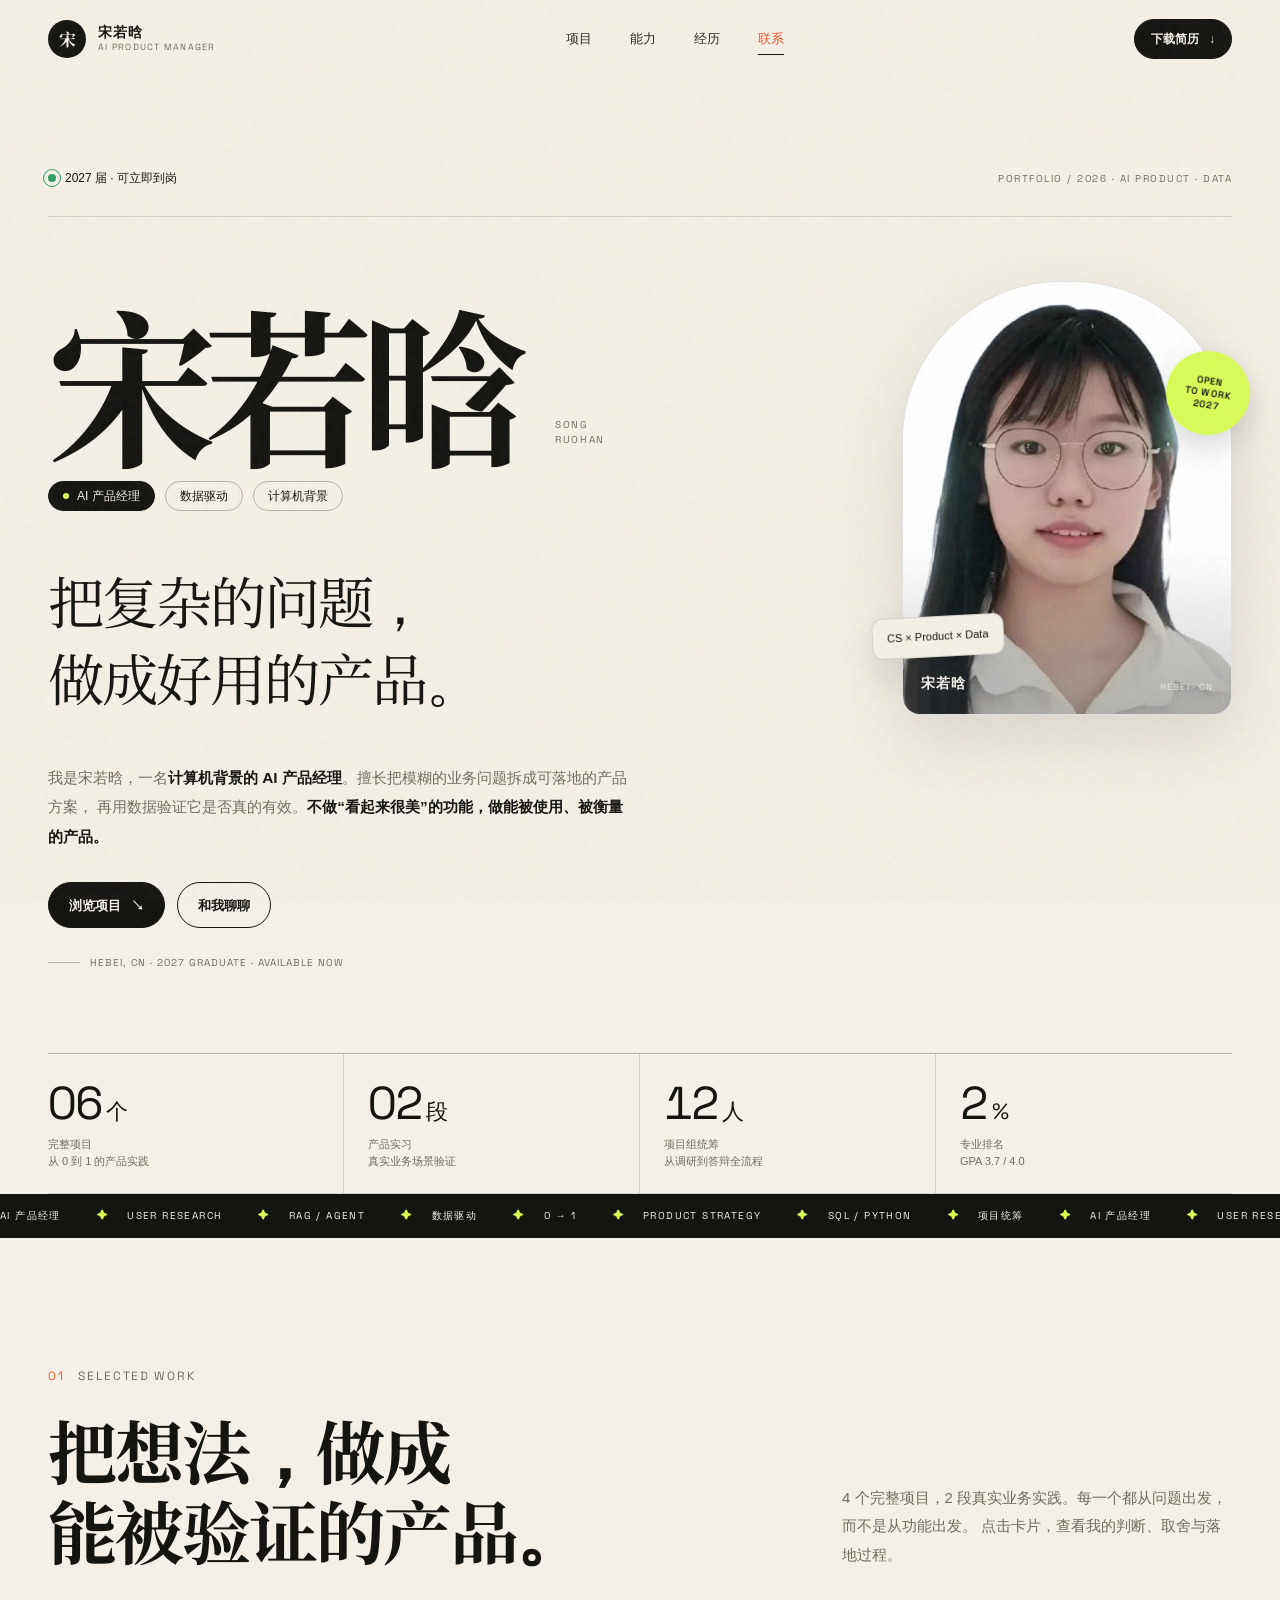
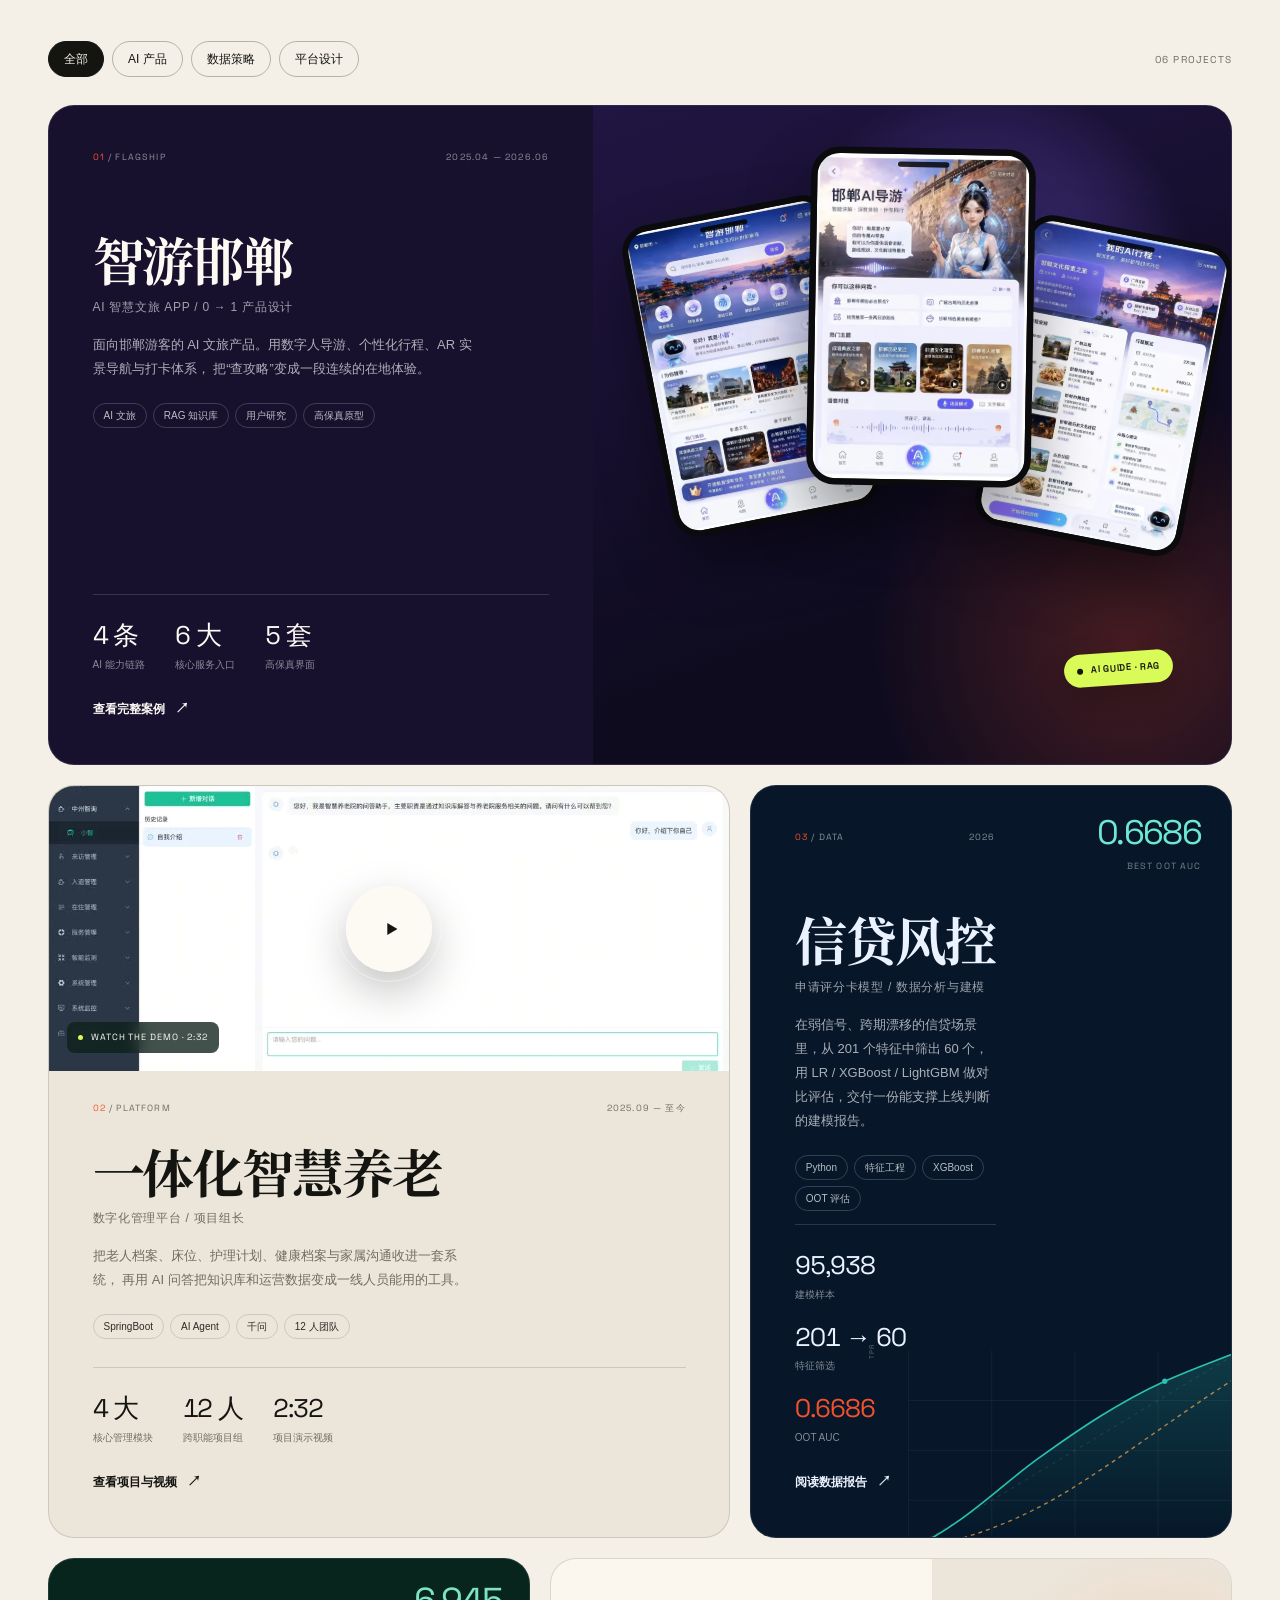
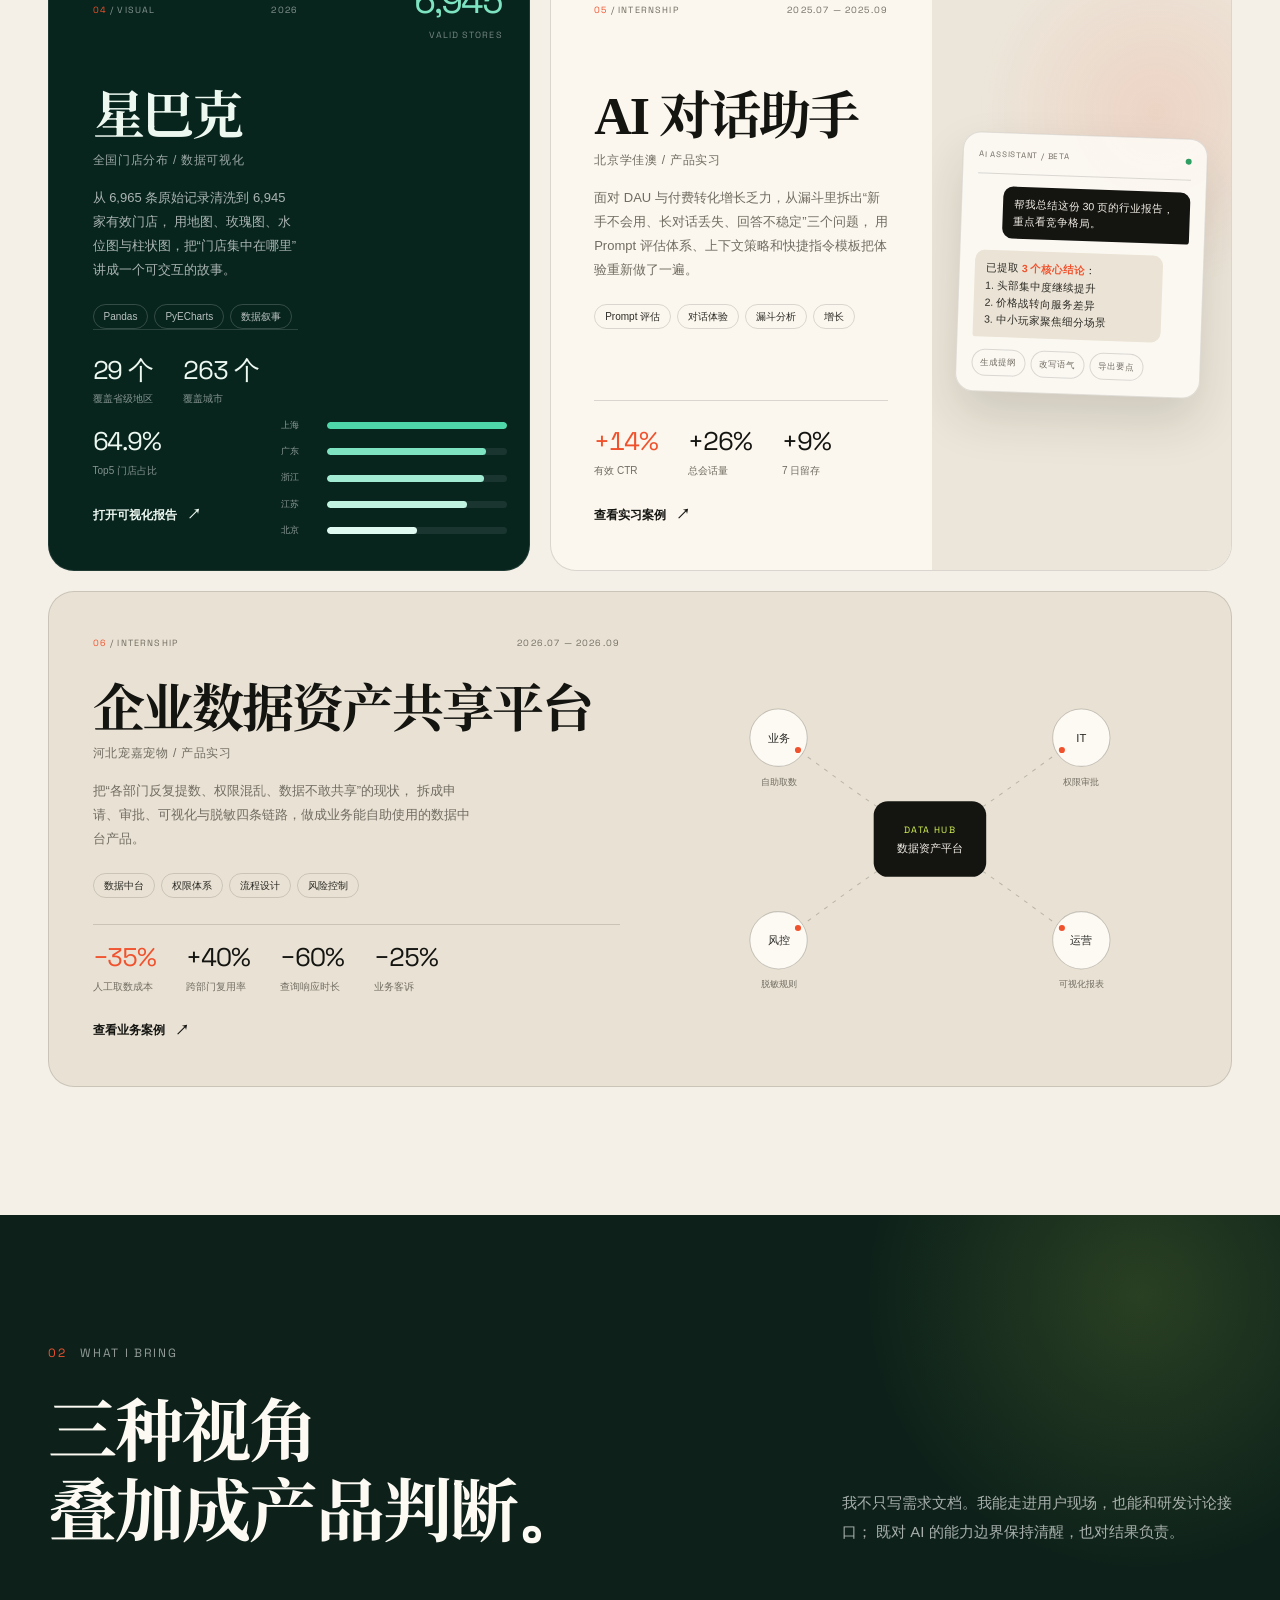
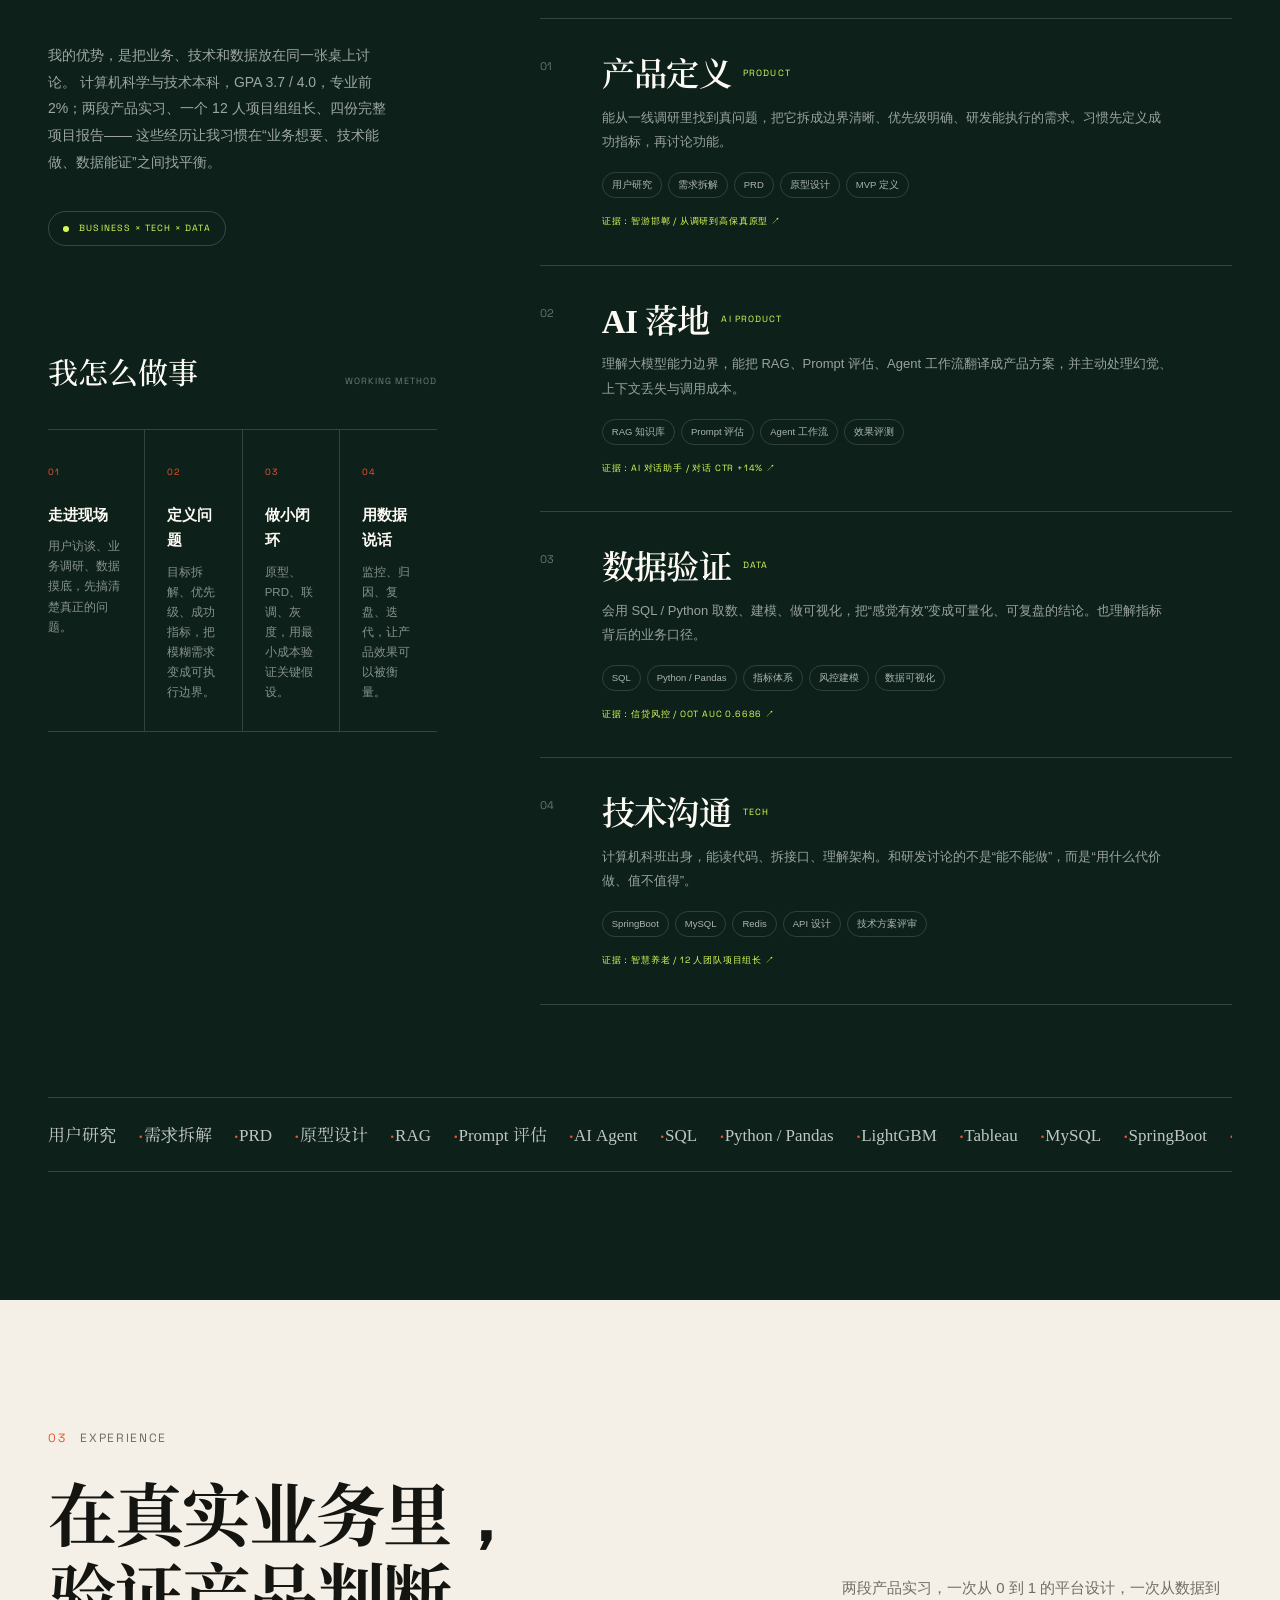
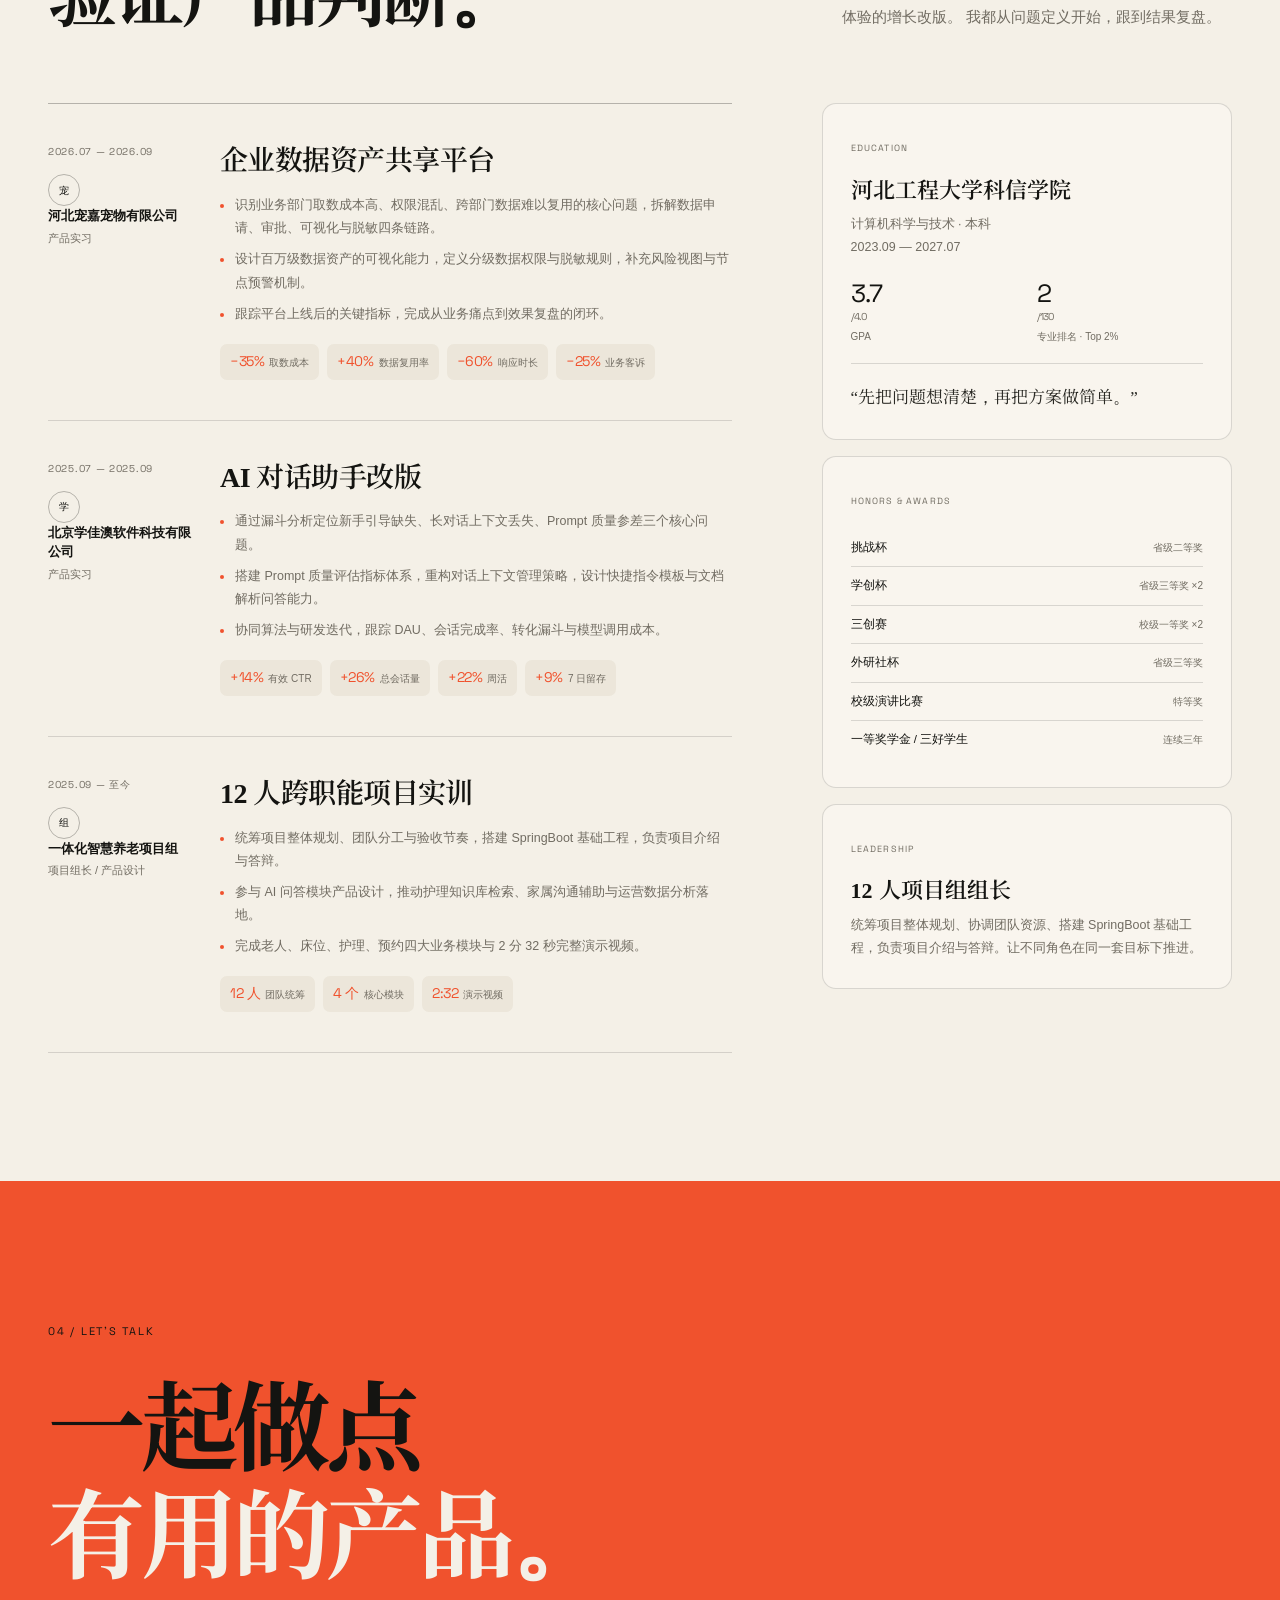
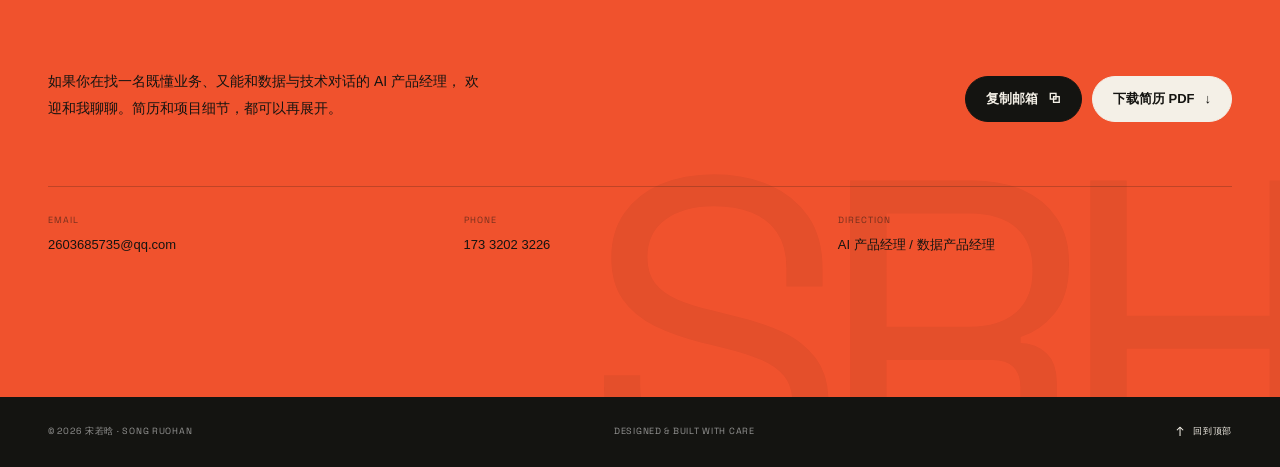
==== commit 7212512f: "perf: optimize images and lazy-load interactive reports" ====
--- a/index.html
+++ b/index.html
@@ -201,9 +201,9 @@
           </div>
           <div class="project__visual project__visual--handan" aria-hidden="true">
             <div class="handan-glow"></div>
-            <div class="phone phone--a"><img src="assets/img/handan-01.webp" width="1023" height="1537" alt="" loading="lazy"></div>
-            <div class="phone phone--b"><img src="assets/img/handan-04.webp" width="1023" height="1537" alt="" loading="lazy"></div>
-            <div class="phone phone--c"><img src="assets/img/handan-05.webp" width="1023" height="1537" alt="" loading="lazy"></div>
+            <div class="phone phone--a"><img src="assets/img/handan-01-card.webp" width="1023" height="1537" alt="" loading="lazy"></div>
+            <div class="phone phone--b"><img src="assets/img/handan-04-card.webp" width="1023" height="1537" alt="" loading="lazy"></div>
+            <div class="phone phone--c"><img src="assets/img/handan-05-card.webp" width="1023" height="1537" alt="" loading="lazy"></div>
             <span class="handan-sticker">AI GUIDE · RAG</span>
           </div>
         </article>
--- a/assets/style.css
+++ b/assets/style.css
@@ -2742,12 +2742,94 @@
 }
 
 .report-frame {
+  position: relative;
   margin-top: 28px;
   overflow: hidden;
   border: 1px solid var(--line);
   border-radius: 16px;
   background: #0b1220;
   box-shadow: var(--shadow);
+}
+
+.report-stage {
+  position: relative;
+  min-height: 78vh;
+}
+
+.report-load {
+  position: absolute;
+  inset: 0;
+  z-index: 3;
+  display: flex;
+  flex-direction: column;
+  align-items: flex-start;
+  justify-content: center;
+  gap: 10px;
+  padding: clamp(28px, 6vw, 68px);
+  background:
+    radial-gradient(circle at 82% 18%, rgba(45, 212, 191, 0.16), transparent 32%),
+    radial-gradient(circle at 12% 82%, rgba(240, 169, 77, 0.1), transparent 30%),
+    #071426;
+  color: #e6edf7;
+  transition: opacity 0.3s, visibility 0.3s;
+}
+
+.report-load.is-hidden {
+  opacity: 0;
+  visibility: hidden;
+  pointer-events: none;
+}
+
+.report-load__eyebrow {
+  font-family: var(--font-mono);
+  font-size: 9px;
+  letter-spacing: 0.14em;
+  color: #6ee7d5;
+  text-transform: uppercase;
+}
+
+.report-load h4 {
+  max-width: 560px;
+  margin: 0;
+  font-family: var(--font-serif);
+  font-size: clamp(26px, 3.6vw, 40px);
+  font-weight: 600;
+  line-height: 1.25;
+}
+
+.report-load p {
+  max-width: 530px;
+  color: rgba(230, 237, 247, 0.58);
+  font-size: 12.5px;
+  line-height: 1.8;
+}
+
+.report-load .btn {
+  margin-top: 10px;
+  border-color: var(--lime);
+  background: var(--lime);
+  color: var(--ink);
+}
+
+.report-load .btn:hover {
+  background: var(--paper);
+  border-color: var(--paper);
+}
+
+.report-load small {
+  font-family: var(--font-mono);
+  font-size: 9px;
+  letter-spacing: 0.06em;
+  color: rgba(230, 237, 247, 0.38);
+}
+
+.report-frame iframe {
+  display: block;
+  width: 100%;
+  height: 78vh;
+  min-height: 600px;
+  border: 0;
+  background: #0b1220;
 }
 
 .report-frame__bar {
@@ -2770,15 +2852,6 @@
 
 .report-frame__bar a:hover {
   text-decoration: underline;
-}
-
-.report-frame iframe {
-  display: block;
-  width: 100%;
-  height: 78vh;
-  min-height: 600px;
-  border: 0;
-  background: #0b1220;
 }
 
 .next-project {
@@ -3510,6 +3583,10 @@
     grid-template-columns: 1fr;
   }
 
+  .report-stage {
+    min-height: 70vh;
+  }
+
   .report-frame iframe {
     height: 70vh;
     min-height: 520px;
@@ -3669,6 +3746,10 @@
 
   .gallery {
     grid-template-columns: 1fr;
+  }
+
+  .report-stage {
+    min-height: 64vh;
   }
 
   .report-frame iframe {
